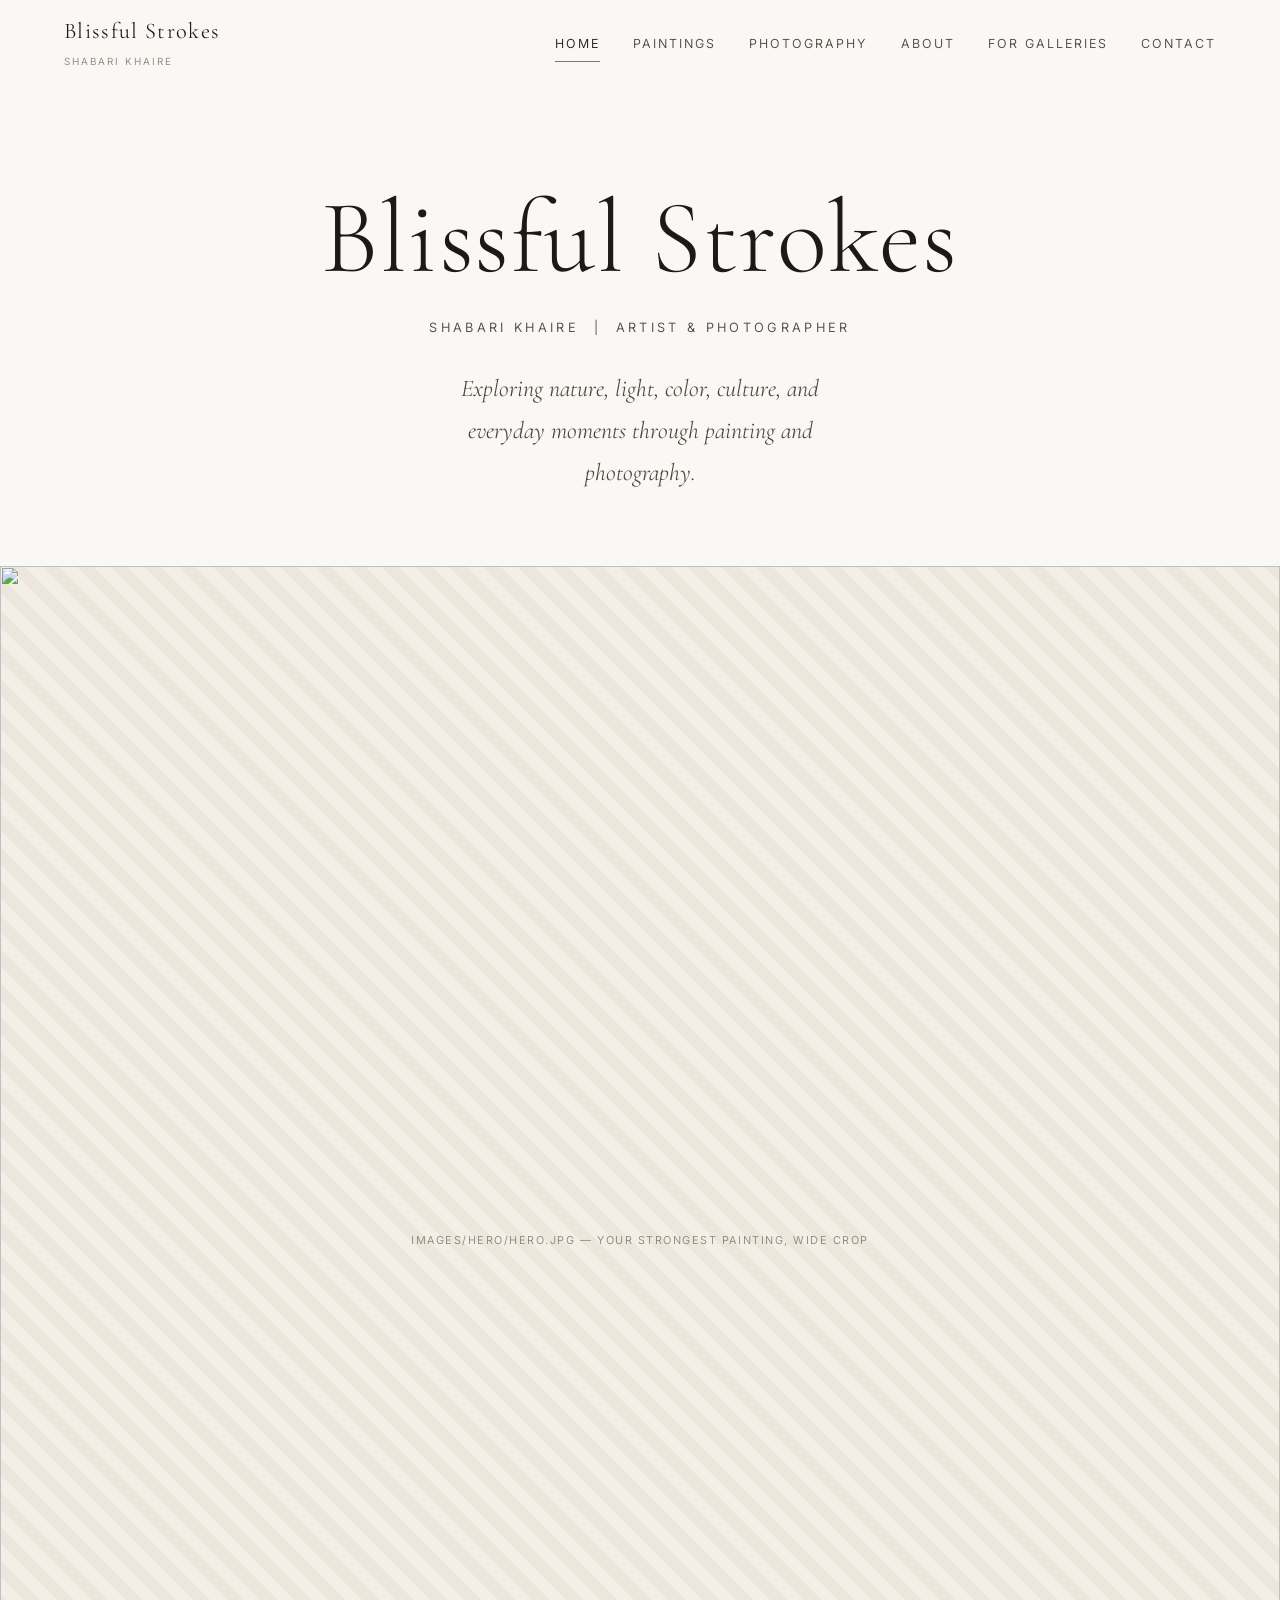
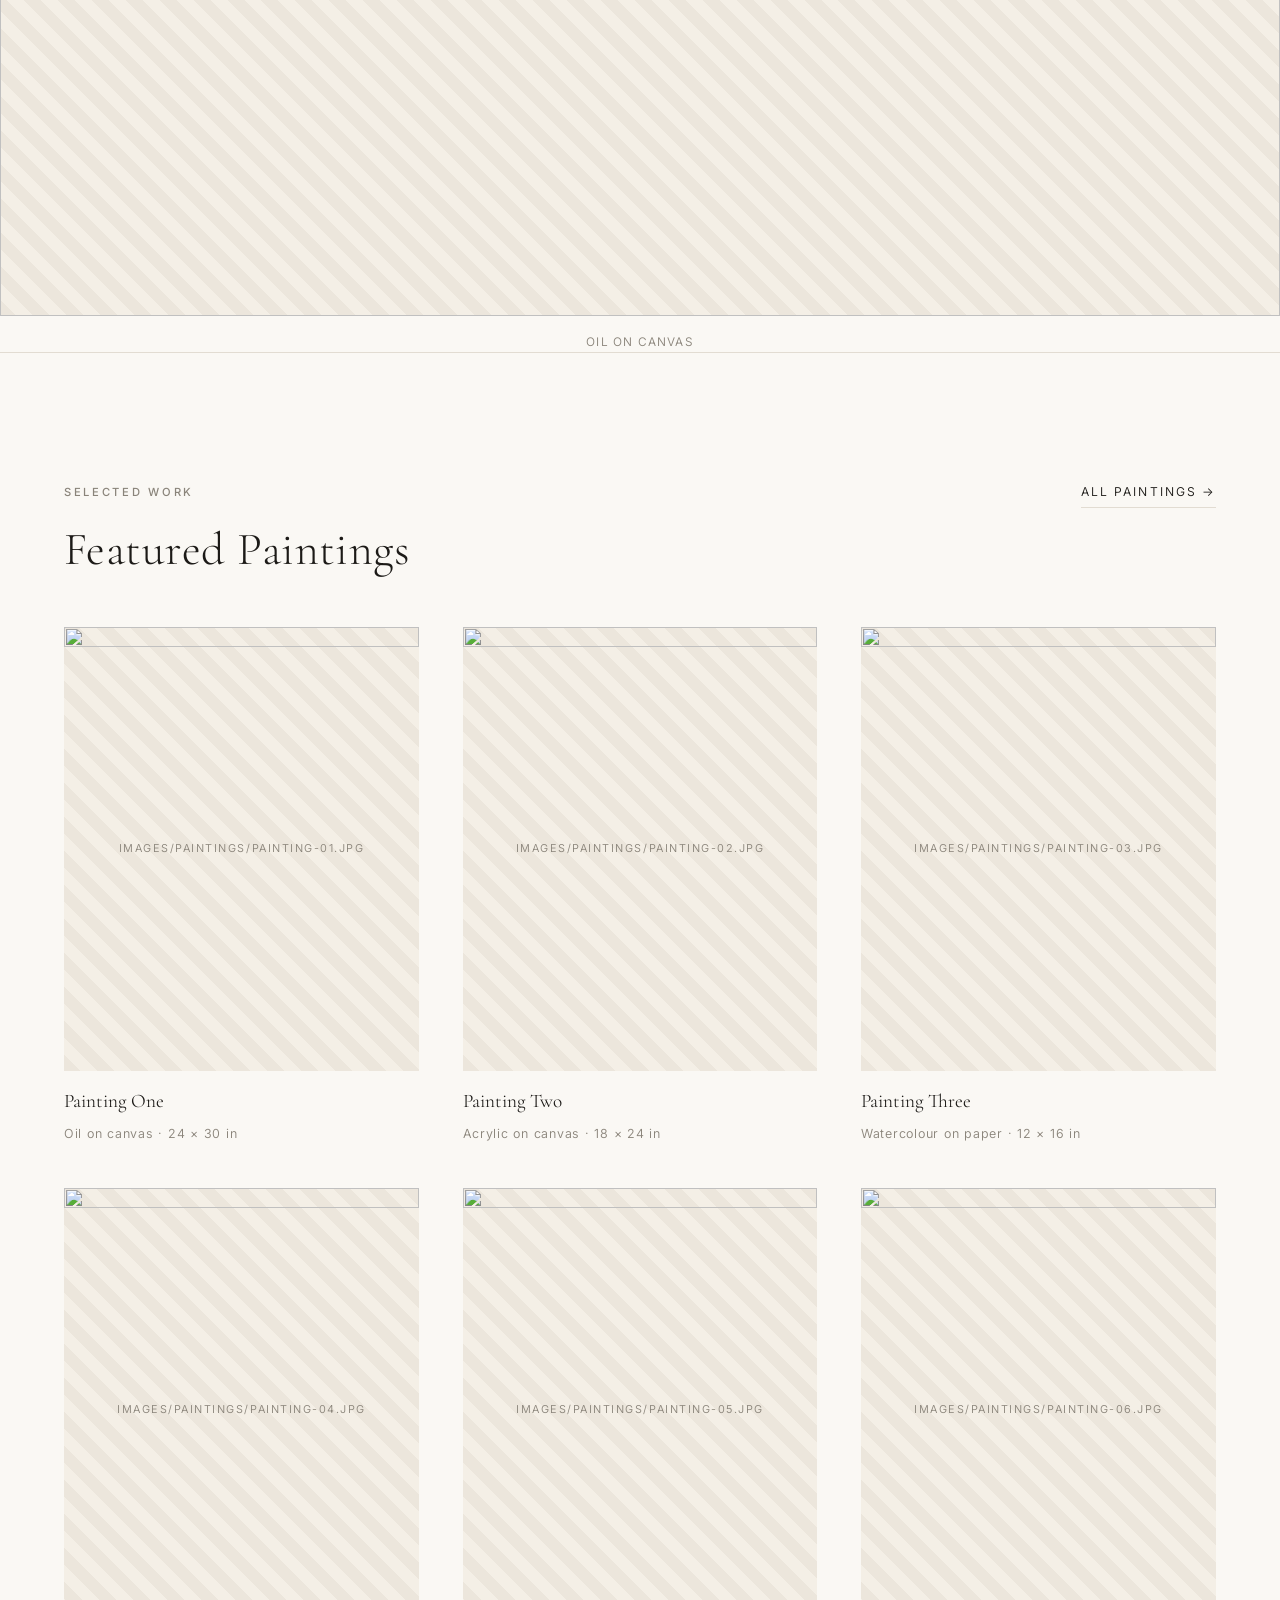
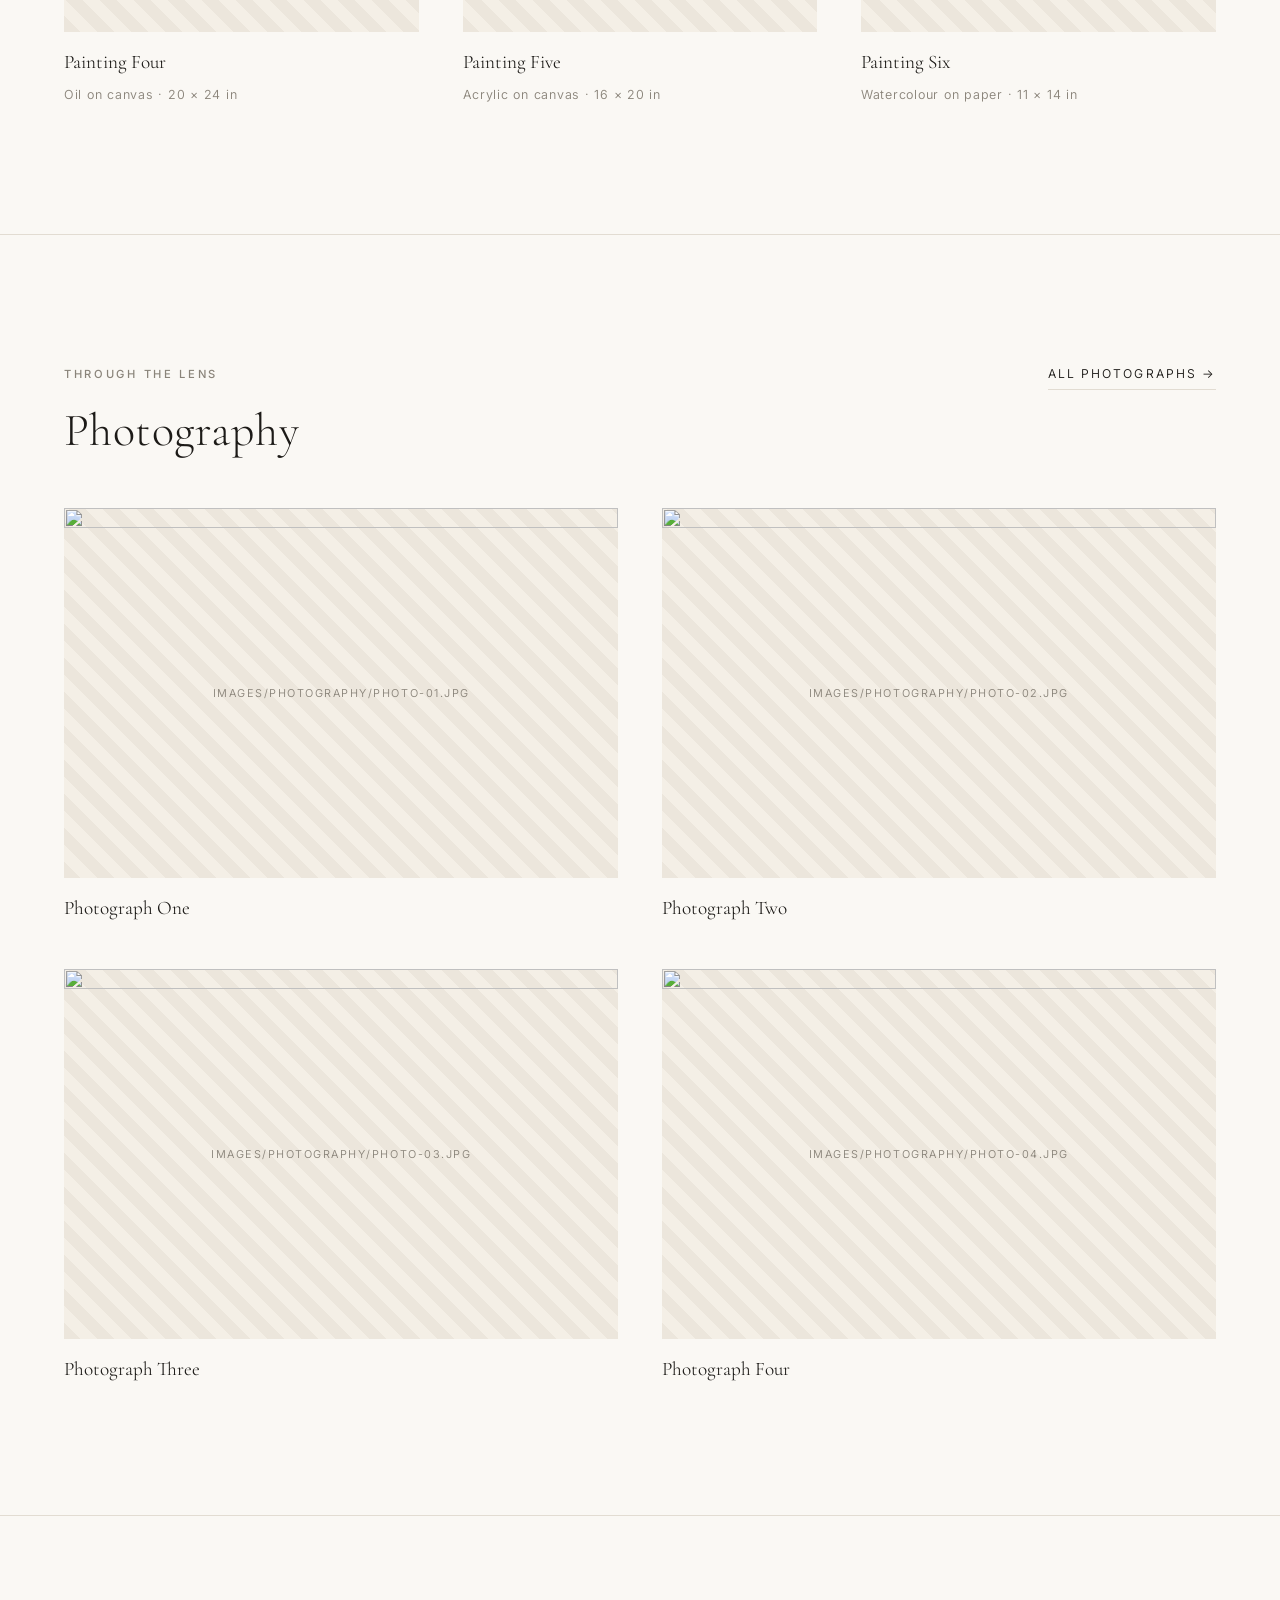
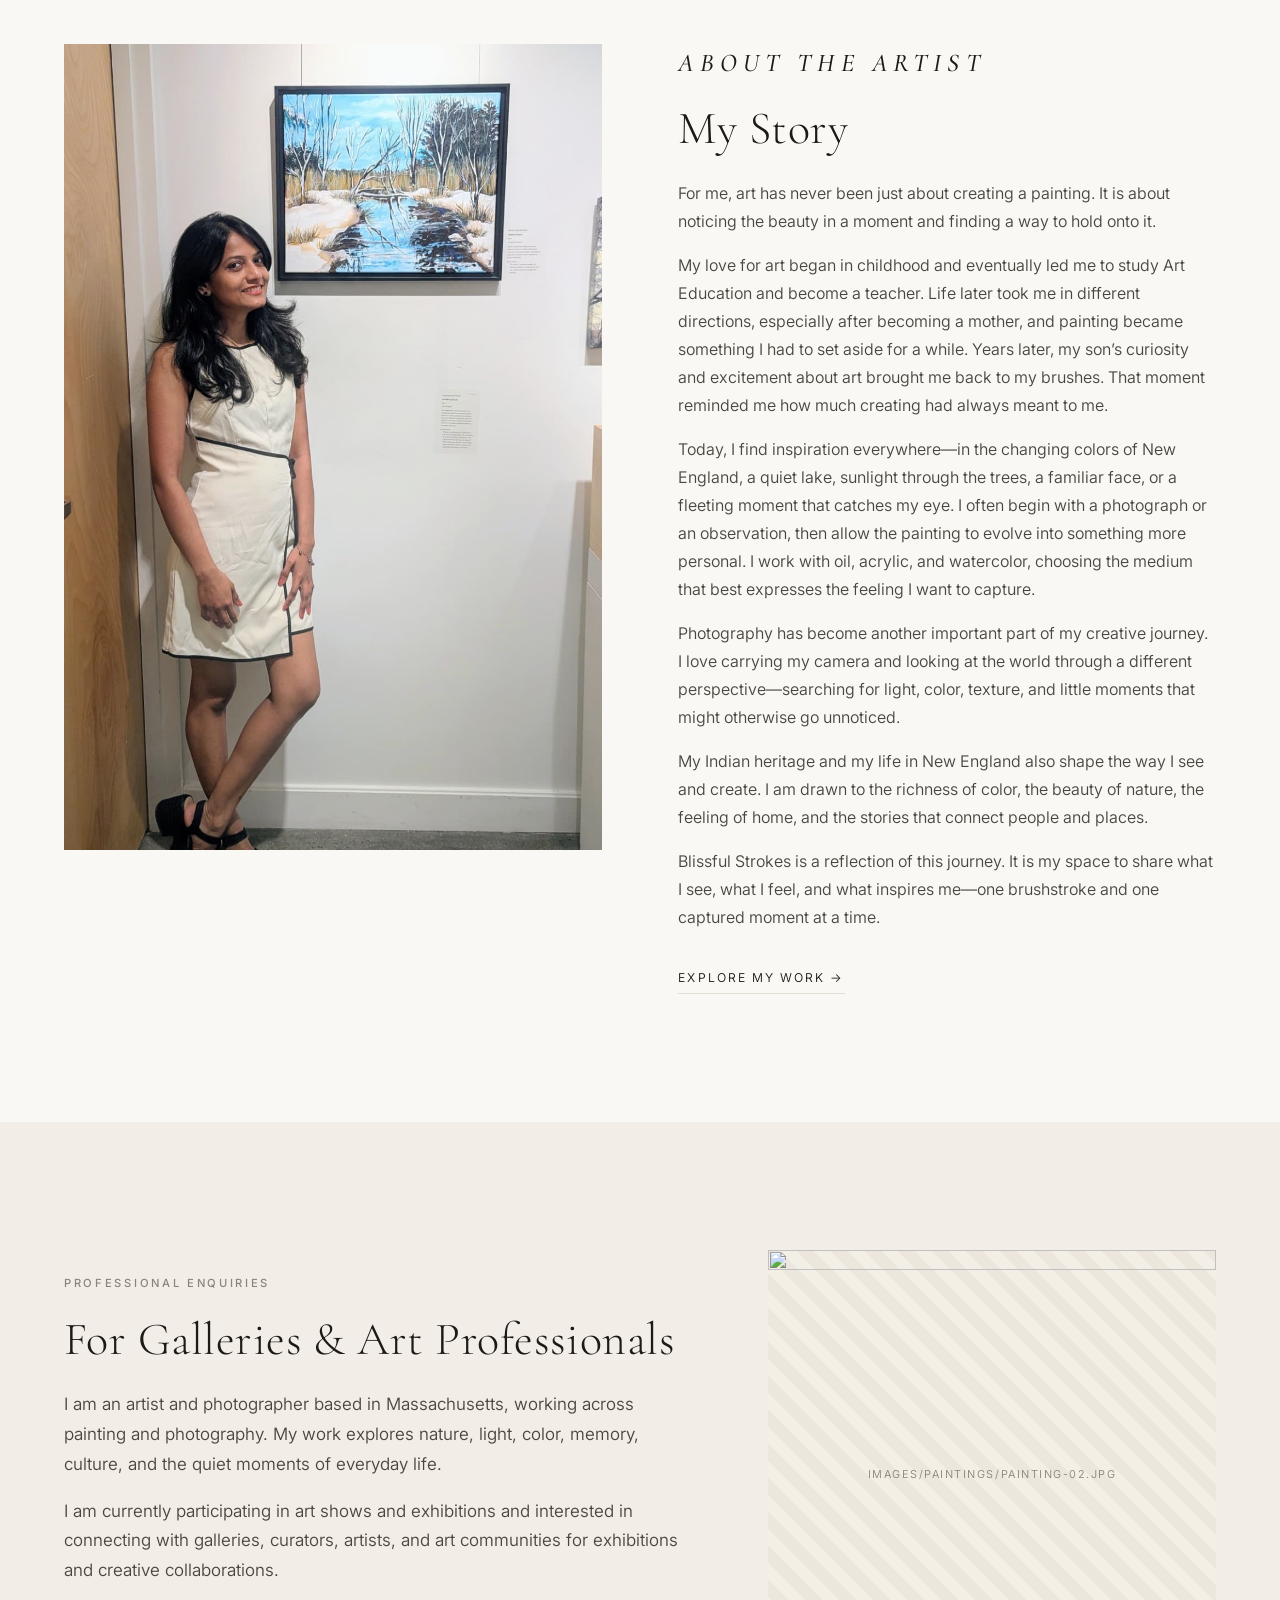
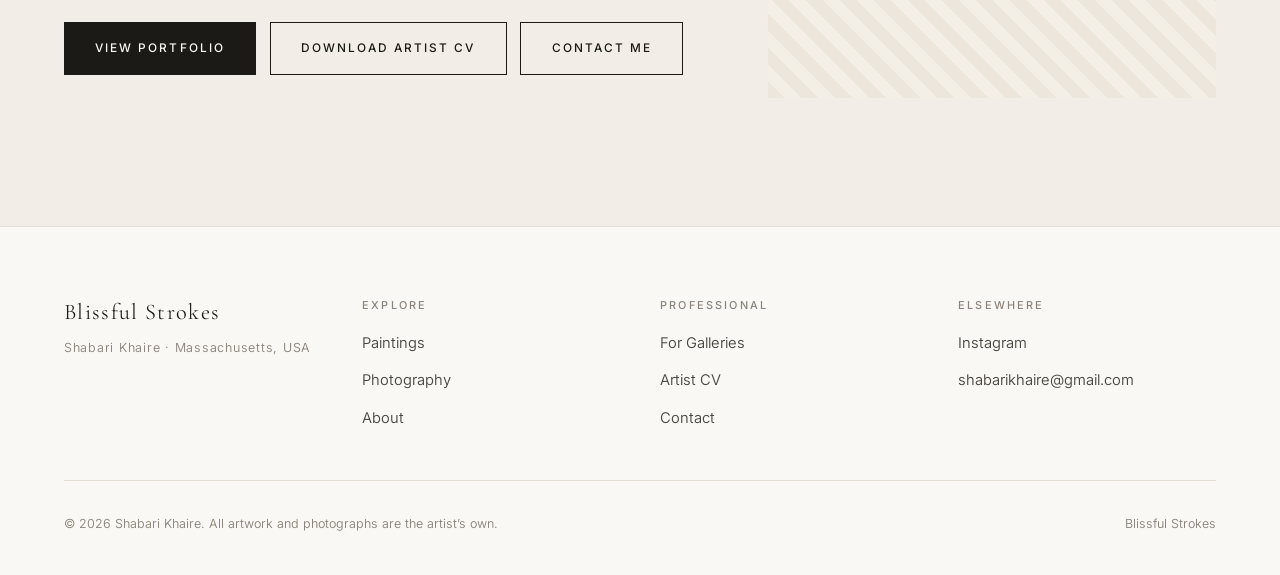
==== index.html @ da8bc1f5 "feat: add blissful strokes artist and photography portfolio site" ====
<!DOCTYPE html>
<html lang="en">
<head>
<meta charset="utf-8">
<meta name="viewport" content="width=device-width, initial-scale=1">
<title>Blissful Strokes | Shabari Khaire — Artist &amp; Photographer</title>
<meta name="description" content="Blissful Strokes — paintings and photography by Shabari Khaire, an artist based in Massachusetts exploring nature, light, colour, culture and everyday moments.">
<link rel="canonical" href="https://www.blissfulstrokes.com/">

<meta property="og:type" content="website">
<meta property="og:site_name" content="Blissful Strokes">
<meta property="og:title" content="Blissful Strokes | Shabari Khaire — Artist &amp; Photographer">
<meta property="og:description" content="Paintings and photography exploring nature, light, colour, culture and everyday moments.">
<meta property="og:url" content="https://www.blissfulstrokes.com/">
<meta property="og:image" content="https://www.blissfulstrokes.com/images/hero/hero.jpg">
<meta name="twitter:card" content="summary_large_image">

<link rel="icon" href="images/favicon.svg" type="image/svg+xml">
<link rel="preconnect" href="https://fonts.googleapis.com">
<link rel="preconnect" href="https://fonts.gstatic.com" crossorigin>
<link href="https://fonts.googleapis.com/css2?family=Cormorant+Garamond:ital,wght@0,300;0,400;1,300;1,400&family=Inter:wght@300;350;400;500&display=swap" rel="stylesheet">
<link rel="stylesheet" href="assets/css/style.css">

<script type="application/ld+json">
{
  "@context": "https://schema.org",
  "@type": "Person",
  "name": "Shabari Khaire",
  "alternateName": "Blissful Strokes",
  "jobTitle": "Artist and Photographer",
  "url": "https://www.blissfulstrokes.com/",
  "address": { "@type": "PostalAddress", "addressRegion": "MA", "addressCountry": "US" },
  "knowsAbout": ["Oil painting", "Acrylic painting", "Watercolour", "Photography"]
}
</script>
</head>
<body>
<a class="skip-link" href="#main">Skip to content</a>

<header class="site-header">
  <div class="site-header__inner">
    <a class="brand" href="index.html">
      <span class="brand__name">Blissful Strokes</span>
      <span class="brand__sub">Shabari Khaire</span>
    </a>
    <button class="nav-toggle" aria-expanded="false" aria-controls="primary-nav" aria-label="Menu">
      <svg viewBox="0 0 24 24" fill="none" stroke="currentColor" stroke-width="1.4"><path d="M3 6h18M3 12h18M3 18h18"/></svg>
    </button>
    <nav class="nav" id="primary-nav" aria-label="Primary">
      <a href="index.html" aria-current="page">Home</a>
      <a href="paintings.html">Paintings</a>
      <a href="photography.html">Photography</a>
      <a href="about.html">About</a>
      <a href="galleries.html">For Galleries</a>
      <a href="contact.html">Contact</a>
    </nav>
  </div>
</header>

<main id="main">

  <!-- ===================== HERO ===================== -->
  <section class="hero">
    <div class="wrap">
      <div class="hero__text">
        <h1 class="hero__title">Blissful Strokes</h1>
        <p class="hero__name">Shabari Khaire &nbsp;|&nbsp; Artist &amp; Photographer</p>
        <p class="hero__tagline">Exploring nature, light, color, culture, and everyday moments through painting and photography.</p>
      </div>
    </div>
    <figure class="hero__figure">
      <img class="hero__media" src="images/hero/hero.jpg"
           data-slot="images/hero/hero.jpg — your strongest painting, wide crop"
           alt="Featured painting by Shabari Khaire" width="2400" height="1350" fetchpriority="high">
      <figcaption class="hero__caption">Oil on canvas</figcaption>
    </figure>
  </section>

  <!-- ===================== FEATURED PAINTINGS ===================== -->
  <section class="section section--rule" id="paintings">
    <div class="wrap">
      <div class="section-head reveal">
        <div>
          <p class="eyebrow">Selected work</p>
          <h2>Featured Paintings</h2>
        </div>
        <a class="link-arrow" href="paintings.html">All paintings &rarr;</a>
      </div>

      <div class="grid grid--3">
        <figure class="piece reveal">
          <a class="piece__link" href="images/paintings/painting-01.jpg" data-lightbox="Painting One — Oil on canvas">
            <img class="piece__img" src="images/paintings/painting-01.jpg"
                 data-slot="images/paintings/painting-01.jpg" loading="lazy"
                 alt="Painting One by Shabari Khaire">
          </a>
          <figcaption class="piece__meta">
            <span class="piece__title">Painting One</span>
            <p class="piece__detail">Oil on canvas &middot; 24 &times; 30 in</p>
          </figcaption>
        </figure>

        <figure class="piece reveal">
          <a class="piece__link" href="images/paintings/painting-02.jpg" data-lightbox="Painting Two — Acrylic on canvas">
            <img class="piece__img" src="images/paintings/painting-02.jpg"
                 data-slot="images/paintings/painting-02.jpg" loading="lazy"
                 alt="Painting Two by Shabari Khaire">
          </a>
          <figcaption class="piece__meta">
            <span class="piece__title">Painting Two</span>
            <p class="piece__detail">Acrylic on canvas &middot; 18 &times; 24 in</p>
          </figcaption>
        </figure>

        <figure class="piece reveal">
          <a class="piece__link" href="images/paintings/painting-03.jpg" data-lightbox="Painting Three — Watercolour on paper">
            <img class="piece__img" src="images/paintings/painting-03.jpg"
                 data-slot="images/paintings/painting-03.jpg" loading="lazy"
                 alt="Painting Three by Shabari Khaire">
          </a>
          <figcaption class="piece__meta">
            <span class="piece__title">Painting Three</span>
            <p class="piece__detail">Watercolour on paper &middot; 12 &times; 16 in</p>
          </figcaption>
        </figure>

        <figure class="piece reveal">
          <a class="piece__link" href="images/paintings/painting-04.jpg" data-lightbox="Painting Four — Oil on canvas">
            <img class="piece__img" src="images/paintings/painting-04.jpg"
                 data-slot="images/paintings/painting-04.jpg" loading="lazy"
                 alt="Painting Four by Shabari Khaire">
          </a>
          <figcaption class="piece__meta">
            <span class="piece__title">Painting Four</span>
            <p class="piece__detail">Oil on canvas &middot; 20 &times; 24 in</p>
          </figcaption>
        </figure>

        <figure class="piece reveal">
          <a class="piece__link" href="images/paintings/painting-05.jpg" data-lightbox="Painting Five — Acrylic on canvas">
            <img class="piece__img" src="images/paintings/painting-05.jpg"
                 data-slot="images/paintings/painting-05.jpg" loading="lazy"
                 alt="Painting Five by Shabari Khaire">
          </a>
          <figcaption class="piece__meta">
            <span class="piece__title">Painting Five</span>
            <p class="piece__detail">Acrylic on canvas &middot; 16 &times; 20 in</p>
          </figcaption>
        </figure>

        <figure class="piece reveal">
          <a class="piece__link" href="images/paintings/painting-06.jpg" data-lightbox="Painting Six — Watercolour on paper">
            <img class="piece__img" src="images/paintings/painting-06.jpg"
                 data-slot="images/paintings/painting-06.jpg" loading="lazy"
                 alt="Painting Six by Shabari Khaire">
          </a>
          <figcaption class="piece__meta">
            <span class="piece__title">Painting Six</span>
            <p class="piece__detail">Watercolour on paper &middot; 11 &times; 14 in</p>
          </figcaption>
        </figure>
      </div>
    </div>
  </section>

  <!-- ===================== PHOTOGRAPHY ===================== -->
  <section class="section section--rule" id="photography">
    <div class="wrap">
      <div class="section-head reveal">
        <div>
          <p class="eyebrow">Through the lens</p>
          <h2>Photography</h2>
        </div>
        <a class="link-arrow" href="photography.html">All photographs &rarr;</a>
      </div>

      <div class="grid grid--2">
        <figure class="piece piece--landscape reveal">
          <a class="piece__link" href="images/photography/photo-01.jpg" data-lightbox="Photograph One">
            <img class="piece__img" src="images/photography/photo-01.jpg"
                 data-slot="images/photography/photo-01.jpg" loading="lazy"
                 alt="Photograph by Shabari Khaire">
          </a>
          <figcaption class="piece__meta"><span class="piece__title">Photograph One</span></figcaption>
        </figure>

        <figure class="piece piece--landscape reveal">
          <a class="piece__link" href="images/photography/photo-02.jpg" data-lightbox="Photograph Two">
            <img class="piece__img" src="images/photography/photo-02.jpg"
                 data-slot="images/photography/photo-02.jpg" loading="lazy"
                 alt="Photograph by Shabari Khaire">
          </a>
          <figcaption class="piece__meta"><span class="piece__title">Photograph Two</span></figcaption>
        </figure>

        <figure class="piece piece--landscape reveal">
          <a class="piece__link" href="images/photography/photo-03.jpg" data-lightbox="Photograph Three">
            <img class="piece__img" src="images/photography/photo-03.jpg"
                 data-slot="images/photography/photo-03.jpg" loading="lazy"
                 alt="Photograph by Shabari Khaire">
          </a>
          <figcaption class="piece__meta"><span class="piece__title">Photograph Three</span></figcaption>
        </figure>

        <figure class="piece piece--landscape reveal">
          <a class="piece__link" href="images/photography/photo-04.jpg" data-lightbox="Photograph Four">
            <img class="piece__img" src="images/photography/photo-04.jpg"
                 data-slot="images/photography/photo-04.jpg" loading="lazy"
                 alt="Photograph by Shabari Khaire">
          </a>
          <figcaption class="piece__meta"><span class="piece__title">Photograph Four</span></figcaption>
        </figure>
      </div>
    </div>
  </section>

  <!-- ===================== MY STORY ===================== -->
  <section class="section section--rule" id="story">
    <div class="wrap">
      <div class="story">
        <div class="reveal">
          <img class="story__portrait" src="images/portrait.jpg"
               data-slot="images/portrait.jpg — portrait of you, ideally in the studio"
               loading="lazy" alt="Shabari Khaire standing beside one of her paintings at an exhibition">
        </div>
        <div class="story__body reveal">
          <p class="eyebrow">About the artist</p>
          <h2 style="font-size:clamp(1.9rem,3.6vw,2.9rem);margin-bottom:1.5rem;">My Story</h2>

          <p>For me, art has never been just about creating a painting. It is about noticing the beauty in a moment and finding a way to hold onto it.</p>

          <p>My love for art began in childhood and eventually led me to study Art Education and become a teacher. Life later took me in different directions, especially after becoming a mother, and painting became something I had to set aside for a while. Years later, my son&rsquo;s curiosity and excitement about art brought me back to my brushes. That moment reminded me how much creating had always meant to me.</p>

          <p>Today, I find inspiration everywhere&mdash;in the changing colors of New England, a quiet lake, sunlight through the trees, a familiar face, or a fleeting moment that catches my eye. I often begin with a photograph or an observation, then allow the painting to evolve into something more personal. I work with oil, acrylic, and watercolor, choosing the medium that best expresses the feeling I want to capture.</p>

          <p>Photography has become another important part of my creative journey. I love carrying my camera and looking at the world through a different perspective&mdash;searching for light, color, texture, and little moments that might otherwise go unnoticed.</p>

          <p>My Indian heritage and my life in New England also shape the way I see and create. I am drawn to the richness of color, the beauty of nature, the feeling of home, and the stories that connect people and places.</p>

          <p>Blissful Strokes is a reflection of this journey. It is my space to share what I see, what I feel, and what inspires me&mdash;one brushstroke and one captured moment at a time.</p>

          <div class="btn-row">
            <a class="link-arrow" href="paintings.html">Explore my work &rarr;</a>
          </div>
        </div>
      </div>
    </div>
  </section>

  <!-- ===================== FOR GALLERIES ===================== -->
  <section class="section section--deep" id="galleries">
    <div class="wrap">
      <div class="panel">
        <div class="reveal">
          <p class="eyebrow">Professional enquiries</p>
          <h2 style="font-size:clamp(1.9rem,3.6vw,2.9rem);margin-bottom:1.5rem;">For Galleries &amp; Art Professionals</h2>
          <p class="lede">I am an artist and photographer based in Massachusetts, working across painting and photography. My work explores nature, light, color, memory, culture, and the quiet moments of everyday life.</p>
          <p class="lede">I am currently participating in art shows and exhibitions and interested in connecting with galleries, curators, artists, and art communities for exhibitions and creative collaborations.</p>
          <div class="btn-row">
            <a class="btn btn--solid" href="paintings.html">View Portfolio</a>
            <a class="btn" href="files/shabari-khaire-artist-cv.pdf" download>Download Artist CV</a>
            <a class="btn" href="contact.html">Contact Me</a>
          </div>
        </div>
        <div class="reveal">
          <img class="panel__media" src="images/paintings/painting-02.jpg"
               data-slot="images/paintings/painting-02.jpg" loading="lazy"
               alt="Detail of a painting by Shabari Khaire">
        </div>
      </div>
    </div>
  </section>

</main>

<footer class="site-footer">
  <div class="wrap">
    <div class="site-footer__grid">
      <div>
        <span class="brand__name">Blissful Strokes</span>
        <p class="piece__detail" style="margin-top:0.6rem;">Shabari Khaire &middot; Massachusetts, USA</p>
      </div>
      <div>
        <h3>Explore</h3>
        <ul>
          <li><a href="paintings.html">Paintings</a></li>
          <li><a href="photography.html">Photography</a></li>
          <li><a href="about.html">About</a></li>
        </ul>
      </div>
      <div>
        <h3>Professional</h3>
        <ul>
          <li><a href="galleries.html">For Galleries</a></li>
          <li><a href="files/shabari-khaire-artist-cv.pdf" download>Artist CV</a></li>
          <li><a href="contact.html">Contact</a></li>
        </ul>
      </div>
      <div>
        <h3>Elsewhere</h3>
        <ul>
          <li><a href="https://www.instagram.com/" rel="me noopener" target="_blank">Instagram</a></li>
          <li><a href="mailto:shabarikhaire@gmail.com">shabarikhaire@gmail.com</a></li>
        </ul>
      </div>
    </div>
    <div class="site-footer__bottom">
      <span>&copy; <span id="year">2026</span> Shabari Khaire. All artwork and photographs are the artist&rsquo;s own.</span>
      <span>Blissful Strokes</span>
    </div>
  </div>
</footer>

<script src="assets/js/main.js" defer></script>
<script>document.getElementById('year').textContent = new Date().getFullYear();</script>
</body>
</html>
---- assets/css/style.css ----
/* ==========================================================================
   Blissful Strokes — Shabari Khaire
   Gallery-quality, quiet design. The artwork supplies the colour.
   ========================================================================== */

:root {
  --cream: #faf8f4;
  --cream-deep: #f2eee7;
  --ink: #1c1a17;
  --ink-soft: #4a463f;
  --ink-faint: #8a847a;
  --rule: #e2dcd2;
  --accent: #8a7358;

  --serif: "Cormorant Garamond", "Iowan Old Style", Georgia, serif;
  --sans: "Inter", -apple-system, BlinkMacSystemFont, "Segoe UI", sans-serif;

  --gutter: clamp(1.25rem, 5vw, 5.5rem);
  --section-y: clamp(4.5rem, 10vw, 9rem);
  --maxw: 1360px;
}

*, *::before, *::after { box-sizing: border-box; }

html { -webkit-text-size-adjust: 100%; scroll-behavior: smooth; }

body {
  margin: 0;
  background: var(--cream);
  color: var(--ink);
  font-family: var(--sans);
  font-size: 1rem;
  line-height: 1.75;
  font-weight: 350;
  -webkit-font-smoothing: antialiased;
}

img { max-width: 100%; display: block; }
a { color: inherit; }

/* --- Typography ---------------------------------------------------------- */

h1, h2, h3, .serif {
  font-family: var(--serif);
  font-weight: 300;
  letter-spacing: 0.01em;
  line-height: 1.15;
  margin: 0;
}

.eyebrow {
  font-family: var(--sans);
  font-size: 0.7rem;
  font-weight: 500;
  letter-spacing: 0.24em;
  text-transform: uppercase;
  color: var(--ink-faint);
  margin: 0 0 1.25rem;
}

.lede { font-size: 1.0625rem; color: var(--ink-soft); max-width: 60ch; }

/* --- Layout -------------------------------------------------------------- */

.wrap {
  max-width: var(--maxw);
  margin-inline: auto;
  padding-inline: var(--gutter);
}

.section { padding-block: var(--section-y); }
.section--tight { padding-block: clamp(3rem, 6vw, 5rem); }
.section--rule { border-top: 1px solid var(--rule); }
.section--deep { background: var(--cream-deep); }

.section-head {
  display: flex;
  flex-wrap: wrap;
  align-items: baseline;
  justify-content: space-between;
  gap: 1rem 2rem;
  margin-bottom: clamp(2rem, 4vw, 3.25rem);
}

.section-head h2 { font-size: clamp(1.9rem, 3.6vw, 2.9rem); }

/* --- Header / nav -------------------------------------------------------- */

.site-header {
  position: sticky;
  top: 0;
  z-index: 50;
  background: color-mix(in srgb, var(--cream) 88%, transparent);
  backdrop-filter: saturate(140%) blur(14px);
  border-bottom: 1px solid transparent;
  transition: border-color 0.3s ease;
}
.site-header.is-scrolled { border-bottom-color: var(--rule); }

.site-header__inner {
  max-width: var(--maxw);
  margin-inline: auto;
  padding: 1.15rem var(--gutter);
  display: flex;
  align-items: center;
  justify-content: space-between;
  gap: 2rem;
}

.brand { text-decoration: none; display: block; }
.brand__name {
  font-family: var(--serif);
  font-size: 1.4rem;
  letter-spacing: 0.06em;
  line-height: 1;
}
.brand__sub {
  display: block;
  font-size: 0.62rem;
  letter-spacing: 0.2em;
  text-transform: uppercase;
  color: var(--ink-faint);
  margin-top: 0.4rem;
}

.nav { display: flex; align-items: center; gap: clamp(1.25rem, 2.6vw, 2.5rem); }
.nav a {
  text-decoration: none;
  font-size: 0.78rem;
  letter-spacing: 0.16em;
  text-transform: uppercase;
  color: var(--ink-soft);
  padding-block: 0.4rem;
  border-bottom: 1px solid transparent;
  transition: color 0.2s ease, border-color 0.2s ease;
}
.nav a:hover { color: var(--ink); border-bottom-color: var(--ink); }
.nav a[aria-current="page"] { color: var(--ink); border-bottom-color: var(--accent); }

.nav-toggle {
  display: none;
  background: none;
  border: 0;
  padding: 0.5rem;
  cursor: pointer;
  color: var(--ink);
}
.nav-toggle svg { width: 24px; height: 24px; }

@media (max-width: 820px) {
  .nav-toggle { display: block; }
  .nav {
    position: fixed;
    inset: 0 0 auto;
    top: var(--header-h, 72px);
    flex-direction: column;
    align-items: flex-start;
    gap: 0;
    background: var(--cream);
    border-bottom: 1px solid var(--rule);
    padding: 0.5rem var(--gutter) 1.75rem;
    transform: translateY(-120%);
    transition: transform 0.35s cubic-bezier(0.4, 0, 0.2, 1);
  }
  .nav.is-open { transform: translateY(0); }
  .nav a { width: 100%; padding-block: 0.9rem; font-size: 0.95rem; letter-spacing: 0.1em; }
}

/* --- Hero ---------------------------------------------------------------- */

.hero { padding-top: clamp(3rem, 7vw, 6rem); }

.hero__text { text-align: center; max-width: 54rem; margin: 0 auto clamp(2.75rem, 6vw, 4.5rem); }
.hero__title {
  font-size: clamp(3rem, 9vw, 6.5rem);
  letter-spacing: 0.015em;
  margin-bottom: 1.15rem;
}
.hero__name {
  font-size: 0.8rem;
  letter-spacing: 0.26em;
  text-transform: uppercase;
  color: var(--ink-soft);
  margin: 0 0 1.75rem;
}
.hero__tagline {
  font-family: var(--serif);
  font-size: clamp(1.1rem, 2.1vw, 1.5rem);
  font-style: italic;
  color: var(--ink-soft);
  max-width: 44ch;
  margin-inline: auto;
}

.hero__figure { margin: 0; }
.hero__media {
  width: 100%;
  aspect-ratio: 16 / 9;
  object-fit: cover;
  background: var(--cream-deep);
}
@media (max-width: 700px) { .hero__media { aspect-ratio: 4 / 3; } }

.hero__caption,
figcaption.caption {
  font-size: 0.74rem;
  letter-spacing: 0.1em;
  text-transform: uppercase;
  color: var(--ink-faint);
  margin-top: 1rem;
  text-align: center;
}

/* --- Galleries ----------------------------------------------------------- */

.grid { display: grid; gap: clamp(1.5rem, 3.4vw, 3.25rem); }
.grid--2 { grid-template-columns: repeat(2, 1fr); }
.grid--3 { grid-template-columns: repeat(3, 1fr); }

@media (max-width: 900px) { .grid--3 { grid-template-columns: repeat(2, 1fr); } }
@media (max-width: 560px) {
  .grid--2, .grid--3 { grid-template-columns: 1fr; }
}

.piece { margin: 0; }
.piece__link {
  display: block;
  text-decoration: none;
  overflow: hidden;
  background: var(--cream-deep);
  cursor: zoom-in;
}
.piece__img {
  width: 100%;
  aspect-ratio: 4 / 5;
  object-fit: cover;
  transition: transform 0.7s cubic-bezier(0.2, 0, 0.2, 1), opacity 0.4s ease;
}
.piece__link:hover .piece__img { transform: scale(1.035); }

.piece--landscape .piece__img { aspect-ratio: 3 / 2; }
.piece--square .piece__img { aspect-ratio: 1 / 1; }

.piece__meta { margin-top: 0.9rem; }
.piece__title { font-family: var(--serif); font-size: 1.2rem; }
.piece__detail {
  font-size: 0.78rem;
  letter-spacing: 0.06em;
  color: var(--ink-faint);
  margin: 0.25rem 0 0;
}

/* --- Story --------------------------------------------------------------- */

.story { display: grid; grid-template-columns: 1fr 1fr; gap: clamp(2.5rem, 6vw, 6rem); align-items: start; }
@media (max-width: 900px) { .story { grid-template-columns: 1fr; } }

/* Tall slot — suits a standing portrait. object-position keeps the face and the
   artwork behind it in frame rather than centring on the midriff. */
.story__portrait {
  width: 100%;
  aspect-ratio: 2 / 3;
  object-fit: cover;
  object-position: center 22%;
  background: var(--cream-deep);
}
.story__body p { max-width: 58ch; color: var(--ink-soft); }
.story__body p:first-of-type {
  font-family: var(--serif);
  font-size: clamp(1.25rem, 2.3vw, 1.6rem);
  font-style: italic;
  line-height: 1.5;
  color: var(--ink);
}

/* --- Buttons ------------------------------------------------------------- */

.btn-row { display: flex; flex-wrap: wrap; gap: 0.85rem; margin-top: 2.25rem; }

.btn {
  display: inline-flex;
  align-items: center;
  gap: 0.6rem;
  padding: 0.95rem 1.9rem;
  font-size: 0.74rem;
  font-weight: 500;
  letter-spacing: 0.17em;
  text-transform: uppercase;
  text-decoration: none;
  border: 1px solid var(--ink);
  background: transparent;
  color: var(--ink);
  transition: background 0.25s ease, color 0.25s ease, border-color 0.25s ease;
  cursor: pointer;
}
.btn:hover { background: var(--ink); color: var(--cream); }
.btn--solid { background: var(--ink); color: var(--cream); }
.btn--solid:hover { background: transparent; color: var(--ink); }

.link-arrow {
  display: inline-flex;
  align-items: center;
  gap: 0.5rem;
  text-decoration: none;
  font-size: 0.76rem;
  letter-spacing: 0.17em;
  text-transform: uppercase;
  color: var(--ink);
  border-bottom: 1px solid var(--rule);
  padding-bottom: 0.3rem;
  transition: border-color 0.25s ease, gap 0.25s ease;
}
.link-arrow:hover { border-bottom-color: var(--ink); gap: 0.85rem; }

/* --- Galleries CTA / professional panel ---------------------------------- */

.panel { display: grid; grid-template-columns: minmax(0, 7fr) minmax(0, 5fr); gap: clamp(2.5rem, 6vw, 5.5rem); align-items: center; }
@media (max-width: 900px) { .panel { grid-template-columns: 1fr; } }
.panel__media { width: 100%; aspect-ratio: 1 / 1; object-fit: cover; background: var(--cream); }

/* --- Contact form -------------------------------------------------------- */

.form { display: grid; gap: 1.5rem; max-width: 36rem; }
.field { display: grid; gap: 0.55rem; }
.field label {
  font-size: 0.7rem;
  letter-spacing: 0.17em;
  text-transform: uppercase;
  color: var(--ink-faint);
}
.field input, .field textarea, .field select {
  font: inherit;
  font-size: 0.95rem;
  color: var(--ink);
  background: transparent;
  border: 0;
  border-bottom: 1px solid var(--rule);
  padding: 0.65rem 0;
  border-radius: 0;
  transition: border-color 0.2s ease;
}
.field input:focus, .field textarea:focus, .field select:focus {
  outline: none;
  border-bottom-color: var(--ink);
}
.field textarea { resize: vertical; min-height: 8rem; }

.form-note { font-size: 0.82rem; color: var(--ink-faint); }

/* --- Footer -------------------------------------------------------------- */

.site-footer { border-top: 1px solid var(--rule); padding-block: clamp(3rem, 6vw, 4.5rem) 2.5rem; }
.site-footer__grid {
  display: grid;
  grid-template-columns: repeat(auto-fit, minmax(200px, 1fr));
  gap: 2.5rem;
  margin-bottom: 3rem;
}
.site-footer h3 {
  font-family: var(--sans);
  font-size: 0.68rem;
  font-weight: 500;
  letter-spacing: 0.2em;
  text-transform: uppercase;
  color: var(--ink-faint);
  margin-bottom: 1rem;
}
.site-footer ul { list-style: none; margin: 0; padding: 0; display: grid; gap: 0.55rem; }
.site-footer a { text-decoration: none; font-size: 0.92rem; color: var(--ink-soft); transition: color 0.2s ease; }
.site-footer a:hover { color: var(--ink); }
.site-footer__bottom {
  display: flex;
  flex-wrap: wrap;
  justify-content: space-between;
  gap: 1rem;
  font-size: 0.78rem;
  color: var(--ink-faint);
  border-top: 1px solid var(--rule);
  padding-top: 2rem;
}

/* --- Lightbox ------------------------------------------------------------ */

.lightbox {
  position: fixed;
  inset: 0;
  z-index: 200;
  display: none;
  place-items: center;
  background: rgba(20, 18, 16, 0.94);
  padding: clamp(1rem, 4vw, 3.5rem);
}
.lightbox[open], .lightbox.is-open { display: grid; }
.lightbox__img {
  max-width: 100%;
  max-height: 82vh;
  object-fit: contain;
  margin-inline: auto;
}
.lightbox__cap {
  color: #d9d4cb;
  text-align: center;
  font-size: 0.8rem;
  letter-spacing: 0.1em;
  margin-top: 1.1rem;
}
.lightbox__btn {
  position: absolute;
  background: none;
  border: 0;
  color: #e8e3da;
  font-size: 2rem;
  line-height: 1;
  padding: 0.75rem 1rem;
  cursor: pointer;
  opacity: 0.7;
  transition: opacity 0.2s ease;
}
.lightbox__btn:hover { opacity: 1; }
.lightbox__btn--close { top: 0.5rem; right: 0.75rem; font-size: 1.6rem; }
.lightbox__btn--prev { left: 0.25rem; top: 50%; transform: translateY(-50%); }
.lightbox__btn--next { right: 0.25rem; top: 50%; transform: translateY(-50%); }

/* --- Motion -------------------------------------------------------------- */

.reveal { opacity: 0; transform: translateY(22px); transition: opacity 0.9s ease, transform 0.9s cubic-bezier(0.2, 0, 0.2, 1); }
.reveal.is-in { opacity: 1; transform: none; }

@media (prefers-reduced-motion: reduce) {
  *, *::before, *::after { animation-duration: 0.01ms !important; transition-duration: 0.01ms !important; }
  html { scroll-behavior: auto; }
  .reveal { opacity: 1; transform: none; }
}

/* --- Utilities ----------------------------------------------------------- */

.center { text-align: center; }
.mt-lg { margin-top: clamp(2.5rem, 5vw, 4rem); }
.visually-hidden {
  position: absolute; width: 1px; height: 1px; padding: 0; margin: -1px;
  overflow: hidden; clip: rect(0 0 0 0); white-space: nowrap; border: 0;
}
.skip-link {
  position: absolute; left: 0.5rem; top: -3rem; z-index: 100;
  background: var(--ink); color: var(--cream); padding: 0.6rem 1rem;
  font-size: 0.8rem; text-decoration: none; transition: top 0.2s ease;
}
.skip-link:focus { top: 0.5rem; }

:focus-visible { outline: 2px solid var(--accent); outline-offset: 3px; }

/* Placeholder styling for image slots not yet filled */
.is-missing {
  background:
    repeating-linear-gradient(45deg, #ece6dc 0 12px, #f4efe6 12px 24px);
  position: relative;
}
.is-missing::after {
  content: attr(data-slot);
  position: absolute;
  inset: 0;
  display: grid;
  place-items: center;
  font-family: var(--sans);
  font-size: 0.68rem;
  letter-spacing: 0.14em;
  text-transform: uppercase;
  color: var(--ink-faint);
  text-align: center;
  padding: 1rem;
}
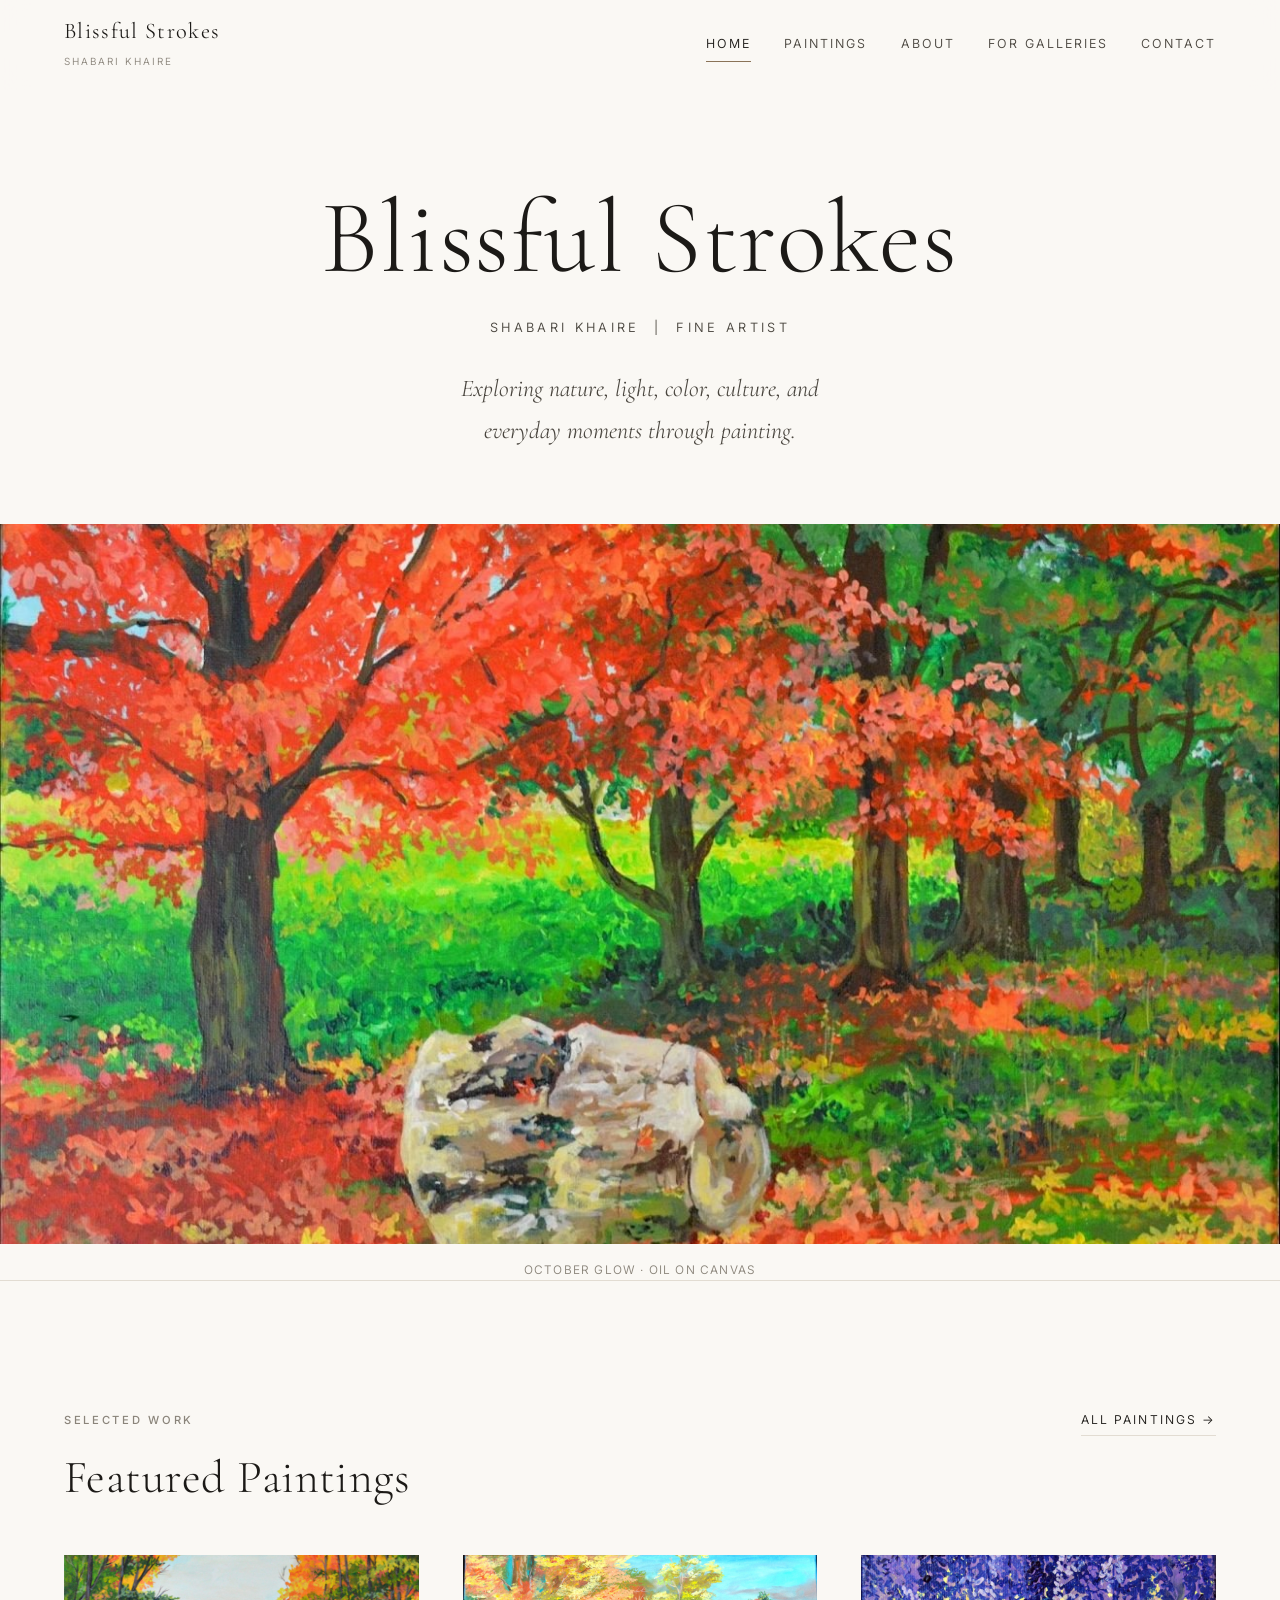
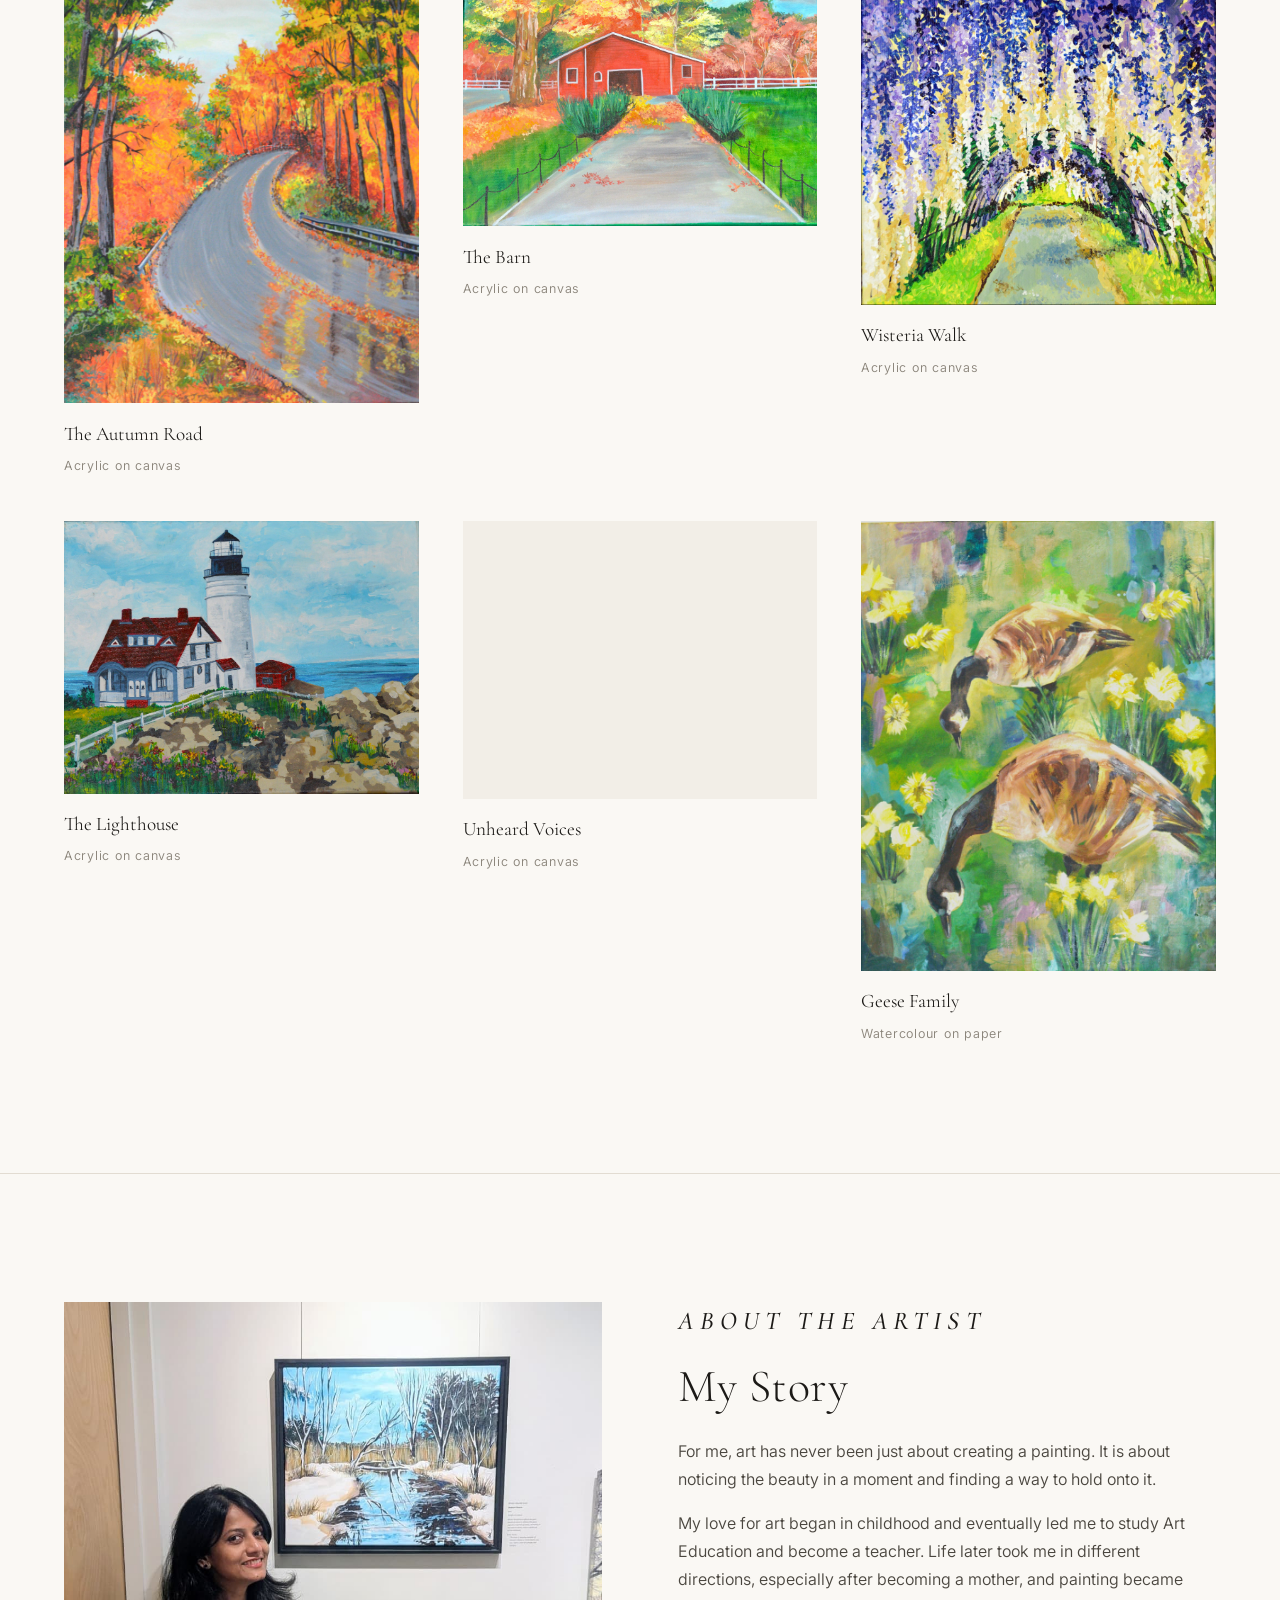
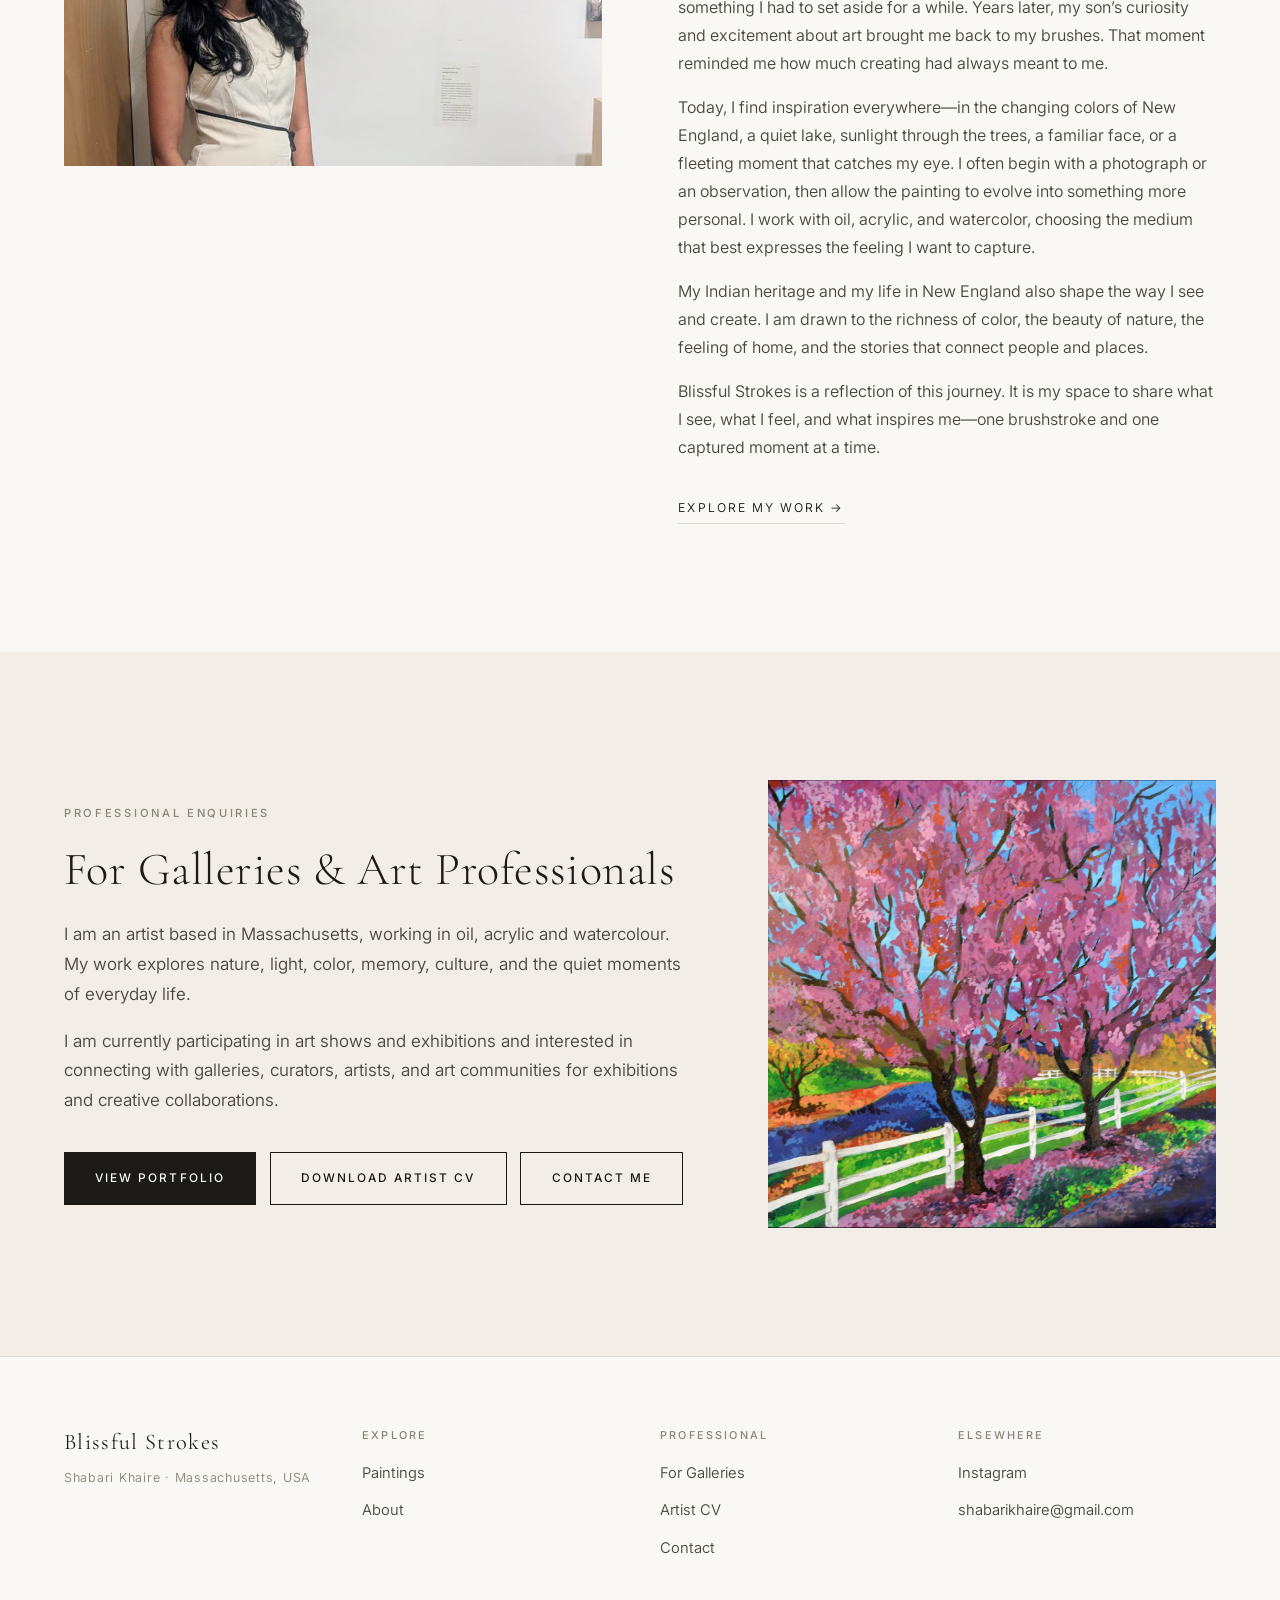
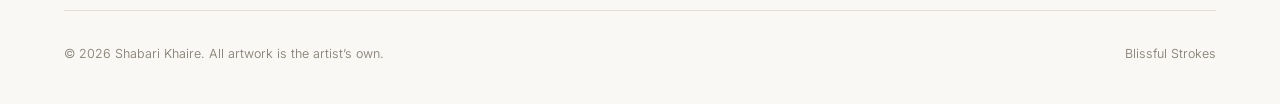
==== commit 0ebdf28b: "feat: add painting gallery, fine artist byline and contact form - 55 paintings named from content, c" ====
--- a/index.html
+++ b/index.html
@@ -3,14 +3,14 @@
 <head>
 <meta charset="utf-8">
 <meta name="viewport" content="width=device-width, initial-scale=1">
-<title>Blissful Strokes | Shabari Khaire — Artist &amp; Photographer</title>
-<meta name="description" content="Blissful Strokes — paintings and photography by Shabari Khaire, an artist based in Massachusetts exploring nature, light, colour, culture and everyday moments.">
+<title>Blissful Strokes | Shabari Khaire — Fine Artist</title>
+<meta name="description" content="Blissful Strokes — paintings by Shabari Khaire, an artist based in Massachusetts exploring nature, light, colour, culture and everyday moments.">
 <link rel="canonical" href="https://www.blissfulstrokes.com/">
 
 <meta property="og:type" content="website">
 <meta property="og:site_name" content="Blissful Strokes">
-<meta property="og:title" content="Blissful Strokes | Shabari Khaire — Artist &amp; Photographer">
-<meta property="og:description" content="Paintings and photography exploring nature, light, colour, culture and everyday moments.">
+<meta property="og:title" content="Blissful Strokes | Shabari Khaire — Fine Artist">
+<meta property="og:description" content="Paintings exploring nature, light, colour, culture and everyday moments.">
 <meta property="og:url" content="https://www.blissfulstrokes.com/">
 <meta property="og:image" content="https://www.blissfulstrokes.com/images/hero/hero.jpg">
 <meta name="twitter:card" content="summary_large_image">
@@ -27,10 +27,10 @@
   "@type": "Person",
   "name": "Shabari Khaire",
   "alternateName": "Blissful Strokes",
-  "jobTitle": "Artist and Photographer",
+  "jobTitle": "Fine Artist",
   "url": "https://www.blissfulstrokes.com/",
   "address": { "@type": "PostalAddress", "addressRegion": "MA", "addressCountry": "US" },
-  "knowsAbout": ["Oil painting", "Acrylic painting", "Watercolour", "Photography"]
+  "knowsAbout": ["Oil painting", "Acrylic painting", "Watercolour"]
 }
 </script>
 </head>
@@ -49,7 +49,6 @@
     <nav class="nav" id="primary-nav" aria-label="Primary">
       <a href="index.html" aria-current="page">Home</a>
       <a href="paintings.html">Paintings</a>
-      <a href="photography.html">Photography</a>
       <a href="about.html">About</a>
       <a href="galleries.html">For Galleries</a>
       <a href="contact.html">Contact</a>
@@ -64,15 +63,14 @@
     <div class="wrap">
       <div class="hero__text">
         <h1 class="hero__title">Blissful Strokes</h1>
-        <p class="hero__name">Shabari Khaire &nbsp;|&nbsp; Artist &amp; Photographer</p>
-        <p class="hero__tagline">Exploring nature, light, color, culture, and everyday moments through painting and photography.</p>
+        <p class="hero__name">Shabari Khaire &nbsp;|&nbsp; Fine Artist</p>
+        <p class="hero__tagline">Exploring nature, light, color, culture, and everyday moments through painting.</p>
       </div>
     </div>
     <figure class="hero__figure">
-      <img class="hero__media" src="images/hero/hero.jpg"
-           data-slot="images/hero/hero.jpg — your strongest painting, wide crop"
-           alt="Featured painting by Shabari Khaire" width="2400" height="1350" fetchpriority="high">
-      <figcaption class="hero__caption">Oil on canvas</figcaption>
+      <img class="hero__media" src="images/hero/hero.jpg?v=3"
+           alt="October Glow, oil on canvas, by Shabari Khaire" width="2600" height="1988" fetchpriority="high">
+      <figcaption class="hero__caption">October Glow &middot; Oil on canvas</figcaption>
     </figure>
   </section>
 
@@ -89,138 +87,76 @@
 
       <div class="grid grid--3">
         <figure class="piece reveal">
-          <a class="piece__link" href="images/paintings/painting-01.jpg" data-lightbox="Painting One — Oil on canvas">
-            <img class="piece__img" src="images/paintings/painting-01.jpg"
-                 data-slot="images/paintings/painting-01.jpg" loading="lazy"
-                 alt="Painting One by Shabari Khaire">
-          </a>
-          <figcaption class="piece__meta">
-            <span class="piece__title">Painting One</span>
-            <p class="piece__detail">Oil on canvas &middot; 24 &times; 30 in</p>
-          </figcaption>
-        </figure>
-
+          <a class="piece__link" href="images/paintings/the-autumn-road.jpg" data-lightbox="The Autumn Road &mdash; Acrylic on canvas">
+            <img class="piece__img" src="images/paintings/the-autumn-road.jpg" loading="lazy" decoding="async"
+                 width="1584" height="2000" alt="The Autumn Road, acrylic on canvas, by Shabari Khaire">
+          </a>
+          <figcaption class="piece__meta">
+            <span class="piece__title">The Autumn Road</span>
+            <p class="piece__detail">Acrylic on canvas</p>
+          </figcaption>
+        </figure>
+        <figure class="piece piece--landscape reveal">
+          <a class="piece__link" href="images/paintings/the-barn.jpg" data-lightbox="The Barn &mdash; Acrylic on canvas">
+            <img class="piece__img" src="images/paintings/the-barn.jpg" loading="lazy" decoding="async"
+                 width="2000" height="1529" alt="The Barn, acrylic on canvas, by Shabari Khaire">
+          </a>
+          <figcaption class="piece__meta">
+            <span class="piece__title">The Barn</span>
+            <p class="piece__detail">Acrylic on canvas</p>
+          </figcaption>
+        </figure>
+        <figure class="piece piece--square reveal">
+          <a class="piece__link" href="images/paintings/wisteria-walk.jpg" data-lightbox="Wisteria Walk &mdash; Acrylic on canvas">
+            <img class="piece__img" src="images/paintings/wisteria-walk.jpg" loading="lazy" decoding="async"
+                 width="2000" height="1970" alt="Wisteria Walk, acrylic on canvas, by Shabari Khaire">
+          </a>
+          <figcaption class="piece__meta">
+            <span class="piece__title">Wisteria Walk</span>
+            <p class="piece__detail">Acrylic on canvas</p>
+          </figcaption>
+        </figure>
+        <figure class="piece piece--landscape reveal">
+          <a class="piece__link" href="images/paintings/the-lighthouse.jpg" data-lightbox="The Lighthouse &mdash; Acrylic on canvas">
+            <img class="piece__img" src="images/paintings/the-lighthouse.jpg" loading="lazy" decoding="async"
+                 width="2000" height="1538" alt="The Lighthouse, acrylic on canvas, by Shabari Khaire">
+          </a>
+          <figcaption class="piece__meta">
+            <span class="piece__title">The Lighthouse</span>
+            <p class="piece__detail">Acrylic on canvas</p>
+          </figcaption>
+        </figure>
+        <figure class="piece piece--landscape reveal">
+          <a class="piece__link" href="images/paintings/unheard-voices.jpg" data-lightbox="Unheard Voices &mdash; Acrylic on canvas">
+            <img class="piece__img" src="images/paintings/unheard-voices.jpg" loading="lazy" decoding="async"
+                 width="2000" height="1569" alt="Unheard Voices, acrylic on canvas, by Shabari Khaire">
+          </a>
+          <figcaption class="piece__meta">
+            <span class="piece__title">Unheard Voices</span>
+            <p class="piece__detail">Acrylic on canvas</p>
+          </figcaption>
+        </figure>
         <figure class="piece reveal">
-          <a class="piece__link" href="images/paintings/painting-02.jpg" data-lightbox="Painting Two — Acrylic on canvas">
-            <img class="piece__img" src="images/paintings/painting-02.jpg"
-                 data-slot="images/paintings/painting-02.jpg" loading="lazy"
-                 alt="Painting Two by Shabari Khaire">
-          </a>
-          <figcaption class="piece__meta">
-            <span class="piece__title">Painting Two</span>
-            <p class="piece__detail">Acrylic on canvas &middot; 18 &times; 24 in</p>
-          </figcaption>
-        </figure>
-
-        <figure class="piece reveal">
-          <a class="piece__link" href="images/paintings/painting-03.jpg" data-lightbox="Painting Three — Watercolour on paper">
-            <img class="piece__img" src="images/paintings/painting-03.jpg"
-                 data-slot="images/paintings/painting-03.jpg" loading="lazy"
-                 alt="Painting Three by Shabari Khaire">
-          </a>
-          <figcaption class="piece__meta">
-            <span class="piece__title">Painting Three</span>
-            <p class="piece__detail">Watercolour on paper &middot; 12 &times; 16 in</p>
-          </figcaption>
-        </figure>
-
-        <figure class="piece reveal">
-          <a class="piece__link" href="images/paintings/painting-04.jpg" data-lightbox="Painting Four — Oil on canvas">
-            <img class="piece__img" src="images/paintings/painting-04.jpg"
-                 data-slot="images/paintings/painting-04.jpg" loading="lazy"
-                 alt="Painting Four by Shabari Khaire">
-          </a>
-          <figcaption class="piece__meta">
-            <span class="piece__title">Painting Four</span>
-            <p class="piece__detail">Oil on canvas &middot; 20 &times; 24 in</p>
-          </figcaption>
-        </figure>
-
-        <figure class="piece reveal">
-          <a class="piece__link" href="images/paintings/painting-05.jpg" data-lightbox="Painting Five — Acrylic on canvas">
-            <img class="piece__img" src="images/paintings/painting-05.jpg"
-                 data-slot="images/paintings/painting-05.jpg" loading="lazy"
-                 alt="Painting Five by Shabari Khaire">
-          </a>
-          <figcaption class="piece__meta">
-            <span class="piece__title">Painting Five</span>
-            <p class="piece__detail">Acrylic on canvas &middot; 16 &times; 20 in</p>
-          </figcaption>
-        </figure>
-
-        <figure class="piece reveal">
-          <a class="piece__link" href="images/paintings/painting-06.jpg" data-lightbox="Painting Six — Watercolour on paper">
-            <img class="piece__img" src="images/paintings/painting-06.jpg"
-                 data-slot="images/paintings/painting-06.jpg" loading="lazy"
-                 alt="Painting Six by Shabari Khaire">
-          </a>
-          <figcaption class="piece__meta">
-            <span class="piece__title">Painting Six</span>
-            <p class="piece__detail">Watercolour on paper &middot; 11 &times; 14 in</p>
-          </figcaption>
-        </figure>
-      </div>
-    </div>
-  </section>
-
-  <!-- ===================== PHOTOGRAPHY ===================== -->
-  <section class="section section--rule" id="photography">
-    <div class="wrap">
-      <div class="section-head reveal">
-        <div>
-          <p class="eyebrow">Through the lens</p>
-          <h2>Photography</h2>
-        </div>
-        <a class="link-arrow" href="photography.html">All photographs &rarr;</a>
-      </div>
-
-      <div class="grid grid--2">
-        <figure class="piece piece--landscape reveal">
-          <a class="piece__link" href="images/photography/photo-01.jpg" data-lightbox="Photograph One">
-            <img class="piece__img" src="images/photography/photo-01.jpg"
-                 data-slot="images/photography/photo-01.jpg" loading="lazy"
-                 alt="Photograph by Shabari Khaire">
-          </a>
-          <figcaption class="piece__meta"><span class="piece__title">Photograph One</span></figcaption>
-        </figure>
-
-        <figure class="piece piece--landscape reveal">
-          <a class="piece__link" href="images/photography/photo-02.jpg" data-lightbox="Photograph Two">
-            <img class="piece__img" src="images/photography/photo-02.jpg"
-                 data-slot="images/photography/photo-02.jpg" loading="lazy"
-                 alt="Photograph by Shabari Khaire">
-          </a>
-          <figcaption class="piece__meta"><span class="piece__title">Photograph Two</span></figcaption>
-        </figure>
-
-        <figure class="piece piece--landscape reveal">
-          <a class="piece__link" href="images/photography/photo-03.jpg" data-lightbox="Photograph Three">
-            <img class="piece__img" src="images/photography/photo-03.jpg"
-                 data-slot="images/photography/photo-03.jpg" loading="lazy"
-                 alt="Photograph by Shabari Khaire">
-          </a>
-          <figcaption class="piece__meta"><span class="piece__title">Photograph Three</span></figcaption>
-        </figure>
-
-        <figure class="piece piece--landscape reveal">
-          <a class="piece__link" href="images/photography/photo-04.jpg" data-lightbox="Photograph Four">
-            <img class="piece__img" src="images/photography/photo-04.jpg"
-                 data-slot="images/photography/photo-04.jpg" loading="lazy"
-                 alt="Photograph by Shabari Khaire">
-          </a>
-          <figcaption class="piece__meta"><span class="piece__title">Photograph Four</span></figcaption>
-        </figure>
-      </div>
-    </div>
-  </section>
+          <a class="piece__link" href="images/paintings/geese-family.jpg" data-lightbox="Geese Family &mdash; Watercolour on paper">
+            <img class="piece__img" src="images/paintings/geese-family.jpg" loading="lazy" decoding="async"
+                 width="1576" height="2000" alt="Geese Family, watercolour on paper, by Shabari Khaire">
+          </a>
+          <figcaption class="piece__meta">
+            <span class="piece__title">Geese Family</span>
+            <p class="piece__detail">Watercolour on paper</p>
+          </figcaption>
+        </figure>
+      </div>
+    </div>
+  </section>
+
 
   <!-- ===================== MY STORY ===================== -->
   <section class="section section--rule" id="story">
     <div class="wrap">
       <div class="story">
         <div class="reveal">
-          <img class="story__portrait" src="images/portrait.jpg"
-               data-slot="images/portrait.jpg — portrait of you, ideally in the studio"
+          <img class="story__portrait" src="images/portrait.jpg?v=2" width="982" height="848"
                loading="lazy" alt="Shabari Khaire standing beside one of her paintings at an exhibition">
         </div>
         <div class="story__body reveal">
@@ -233,7 +169,6 @@
 
           <p>Today, I find inspiration everywhere&mdash;in the changing colors of New England, a quiet lake, sunlight through the trees, a familiar face, or a fleeting moment that catches my eye. I often begin with a photograph or an observation, then allow the painting to evolve into something more personal. I work with oil, acrylic, and watercolor, choosing the medium that best expresses the feeling I want to capture.</p>
 
-          <p>Photography has become another important part of my creative journey. I love carrying my camera and looking at the world through a different perspective&mdash;searching for light, color, texture, and little moments that might otherwise go unnoticed.</p>
 
           <p>My Indian heritage and my life in New England also shape the way I see and create. I am drawn to the richness of color, the beauty of nature, the feeling of home, and the stories that connect people and places.</p>
 
@@ -254,7 +189,7 @@
         <div class="reveal">
           <p class="eyebrow">Professional enquiries</p>
           <h2 style="font-size:clamp(1.9rem,3.6vw,2.9rem);margin-bottom:1.5rem;">For Galleries &amp; Art Professionals</h2>
-          <p class="lede">I am an artist and photographer based in Massachusetts, working across painting and photography. My work explores nature, light, color, memory, culture, and the quiet moments of everyday life.</p>
+          <p class="lede">I am an artist based in Massachusetts, working in oil, acrylic and watercolour. My work explores nature, light, color, memory, culture, and the quiet moments of everyday life.</p>
           <p class="lede">I am currently participating in art shows and exhibitions and interested in connecting with galleries, curators, artists, and art communities for exhibitions and creative collaborations.</p>
           <div class="btn-row">
             <a class="btn btn--solid" href="paintings.html">View Portfolio</a>
@@ -263,8 +198,7 @@
           </div>
         </div>
         <div class="reveal">
-          <img class="panel__media" src="images/paintings/painting-02.jpg"
-               data-slot="images/paintings/painting-02.jpg" loading="lazy"
+          <img class="panel__media" src="images/paintings/blossom-lane.jpg" loading="lazy"
                alt="Detail of a painting by Shabari Khaire">
         </div>
       </div>
@@ -284,7 +218,6 @@
         <h3>Explore</h3>
         <ul>
           <li><a href="paintings.html">Paintings</a></li>
-          <li><a href="photography.html">Photography</a></li>
           <li><a href="about.html">About</a></li>
         </ul>
       </div>
@@ -305,7 +238,7 @@
       </div>
     </div>
     <div class="site-footer__bottom">
-      <span>&copy; <span id="year">2026</span> Shabari Khaire. All artwork and photographs are the artist&rsquo;s own.</span>
+      <span>&copy; <span id="year">2026</span> Shabari Khaire. All artwork is the artist&rsquo;s own.</span>
       <span>Blissful Strokes</span>
     </div>
   </div>
--- a/assets/css/style.css
+++ b/assets/css/style.css
@@ -195,6 +195,7 @@
 .hero__figure { margin: 0; }
 .hero__media {
   width: 100%;
+  height: auto;
   aspect-ratio: 16 / 9;
   object-fit: cover;
   background: var(--cream-deep);
@@ -210,6 +211,40 @@
   margin-top: 1rem;
   text-align: center;
 }
+
+/* --- Series jump nav (paintings page) ------------------------------------ */
+
+.series-nav {
+  border-top: 1px solid var(--rule);
+  border-bottom: 1px solid var(--rule);
+  position: sticky;
+  top: var(--header-h, 72px);
+  z-index: 20;
+  background: color-mix(in srgb, var(--cream) 94%, transparent);
+  backdrop-filter: saturate(140%) blur(10px);
+}
+.series-nav .wrap {
+  display: flex;
+  gap: clamp(1rem, 2.4vw, 2.25rem);
+  overflow-x: auto;
+  scrollbar-width: none;
+  padding-block: 0.9rem;
+}
+.series-nav .wrap::-webkit-scrollbar { display: none; }
+.series-nav a {
+  flex: none;
+  text-decoration: none;
+  font-size: 0.72rem;
+  letter-spacing: 0.15em;
+  text-transform: uppercase;
+  color: var(--ink-faint);
+  white-space: nowrap;
+  transition: color 0.2s ease;
+}
+.series-nav a:hover { color: var(--ink); }
+
+/* Section anchors must clear both sticky bars. */
+.section[id] { scroll-margin-top: calc(var(--header-h, 72px) + 3.5rem); }
 
 /* --- Galleries ----------------------------------------------------------- */
 
@@ -230,16 +265,16 @@
   background: var(--cream-deep);
   cursor: zoom-in;
 }
+/* No forced aspect-ratio and no object-fit: each painting keeps its own
+   proportions, so nothing is ever cropped. The width/height attributes on the
+   <img> reserve the right space before it loads, so the layout doesn't jump.
+   Rows end up uneven by design — the work decides its shape, not the grid. */
 .piece__img {
   width: 100%;
-  aspect-ratio: 4 / 5;
-  object-fit: cover;
+  height: auto;
   transition: transform 0.7s cubic-bezier(0.2, 0, 0.2, 1), opacity 0.4s ease;
 }
 .piece__link:hover .piece__img { transform: scale(1.035); }
-
-.piece--landscape .piece__img { aspect-ratio: 3 / 2; }
-.piece--square .piece__img { aspect-ratio: 1 / 1; }
 
 .piece__meta { margin-top: 0.9rem; }
 .piece__title { font-family: var(--serif); font-size: 1.2rem; }
@@ -250,18 +285,33 @@
   margin: 0.25rem 0 0;
 }
 
+/* Availability marker, e.g. Sold. Quiet by design — it is a fact about the
+   work, not a sales badge. */
+.piece__status {
+  display: inline-block;
+  margin: 0.55rem 0 0;
+  padding: 0.18rem 0.5rem;
+  border: 1px solid var(--rule);
+  font-size: 0.62rem;
+  font-weight: 500;
+  letter-spacing: 0.18em;
+  text-transform: uppercase;
+  color: var(--ink-soft);
+}
+
 /* --- Story --------------------------------------------------------------- */
 
 .story { display: grid; grid-template-columns: 1fr 1fr; gap: clamp(2.5rem, 6vw, 6rem); align-items: start; }
 @media (max-width: 900px) { .story { grid-template-columns: 1fr; } }
 
-/* Tall slot — suits a standing portrait. object-position keeps the face and the
-   artwork behind it in frame rather than centring on the midriff. */
+/* Landscape slot, matching the portrait photo's own ratio so the artwork beside
+   her stays in frame. Also used for the side image on the contact page. */
 .story__portrait {
   width: 100%;
-  aspect-ratio: 2 / 3;
+  height: auto;
+  aspect-ratio: 491 / 424;
   object-fit: cover;
-  object-position: center 22%;
+  object-position: center center;
   background: var(--cream-deep);
 }
 .story__body p { max-width: 58ch; color: var(--ink-soft); }
@@ -316,7 +366,7 @@
 
 .panel { display: grid; grid-template-columns: minmax(0, 7fr) minmax(0, 5fr); gap: clamp(2.5rem, 6vw, 5.5rem); align-items: center; }
 @media (max-width: 900px) { .panel { grid-template-columns: 1fr; } }
-.panel__media { width: 100%; aspect-ratio: 1 / 1; object-fit: cover; background: var(--cream); }
+.panel__media { width: 100%; height: auto; aspect-ratio: 1 / 1; object-fit: cover; background: var(--cream); }
 
 /* --- Contact form -------------------------------------------------------- */
 
@@ -346,6 +396,40 @@
 .field textarea { resize: vertical; min-height: 8rem; }
 
 .form-note { font-size: 0.82rem; color: var(--ink-faint); }
+
+.form-status {
+  font-size: 0.9rem;
+  margin: 0.5rem 0 0;
+  padding: 0.85rem 1rem;
+  border-left: 2px solid var(--accent);
+  background: var(--cream-deep);
+}
+.form-status--ok { border-left-color: #4f6f52; }
+.form-status--err { border-left-color: #9c4a3c; }
+
+.plain-list {
+  list-style: none;
+  margin: 0;
+  padding: 0;
+  display: grid;
+  gap: 0.7rem;
+  max-width: 48ch;
+}
+.plain-list li {
+  position: relative;
+  padding-left: 1.1rem;
+  color: var(--ink-soft);
+  font-size: 0.95rem;
+}
+.plain-list li::before {
+  content: "";
+  position: absolute;
+  left: 0;
+  top: 0.75em;
+  width: 5px;
+  height: 1px;
+  background: var(--accent);
+}
 
 /* --- Footer -------------------------------------------------------------- */
 
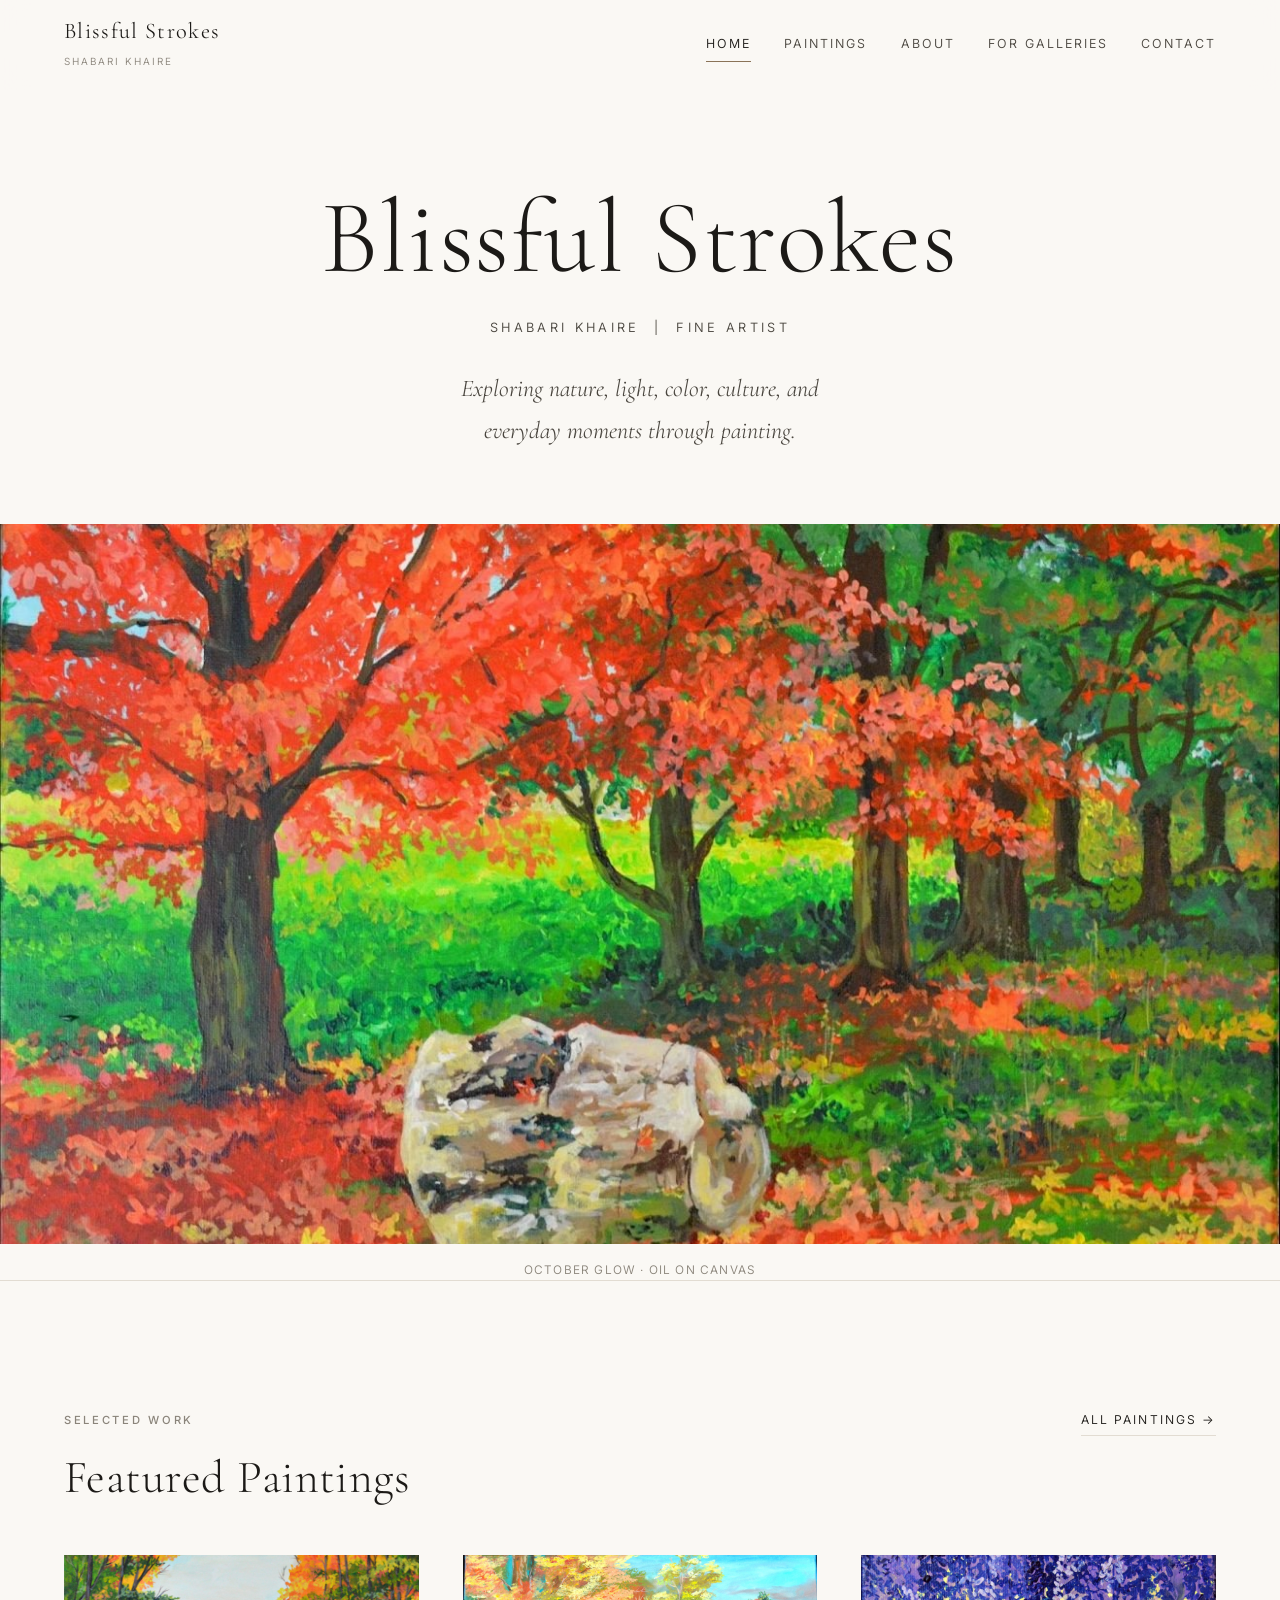
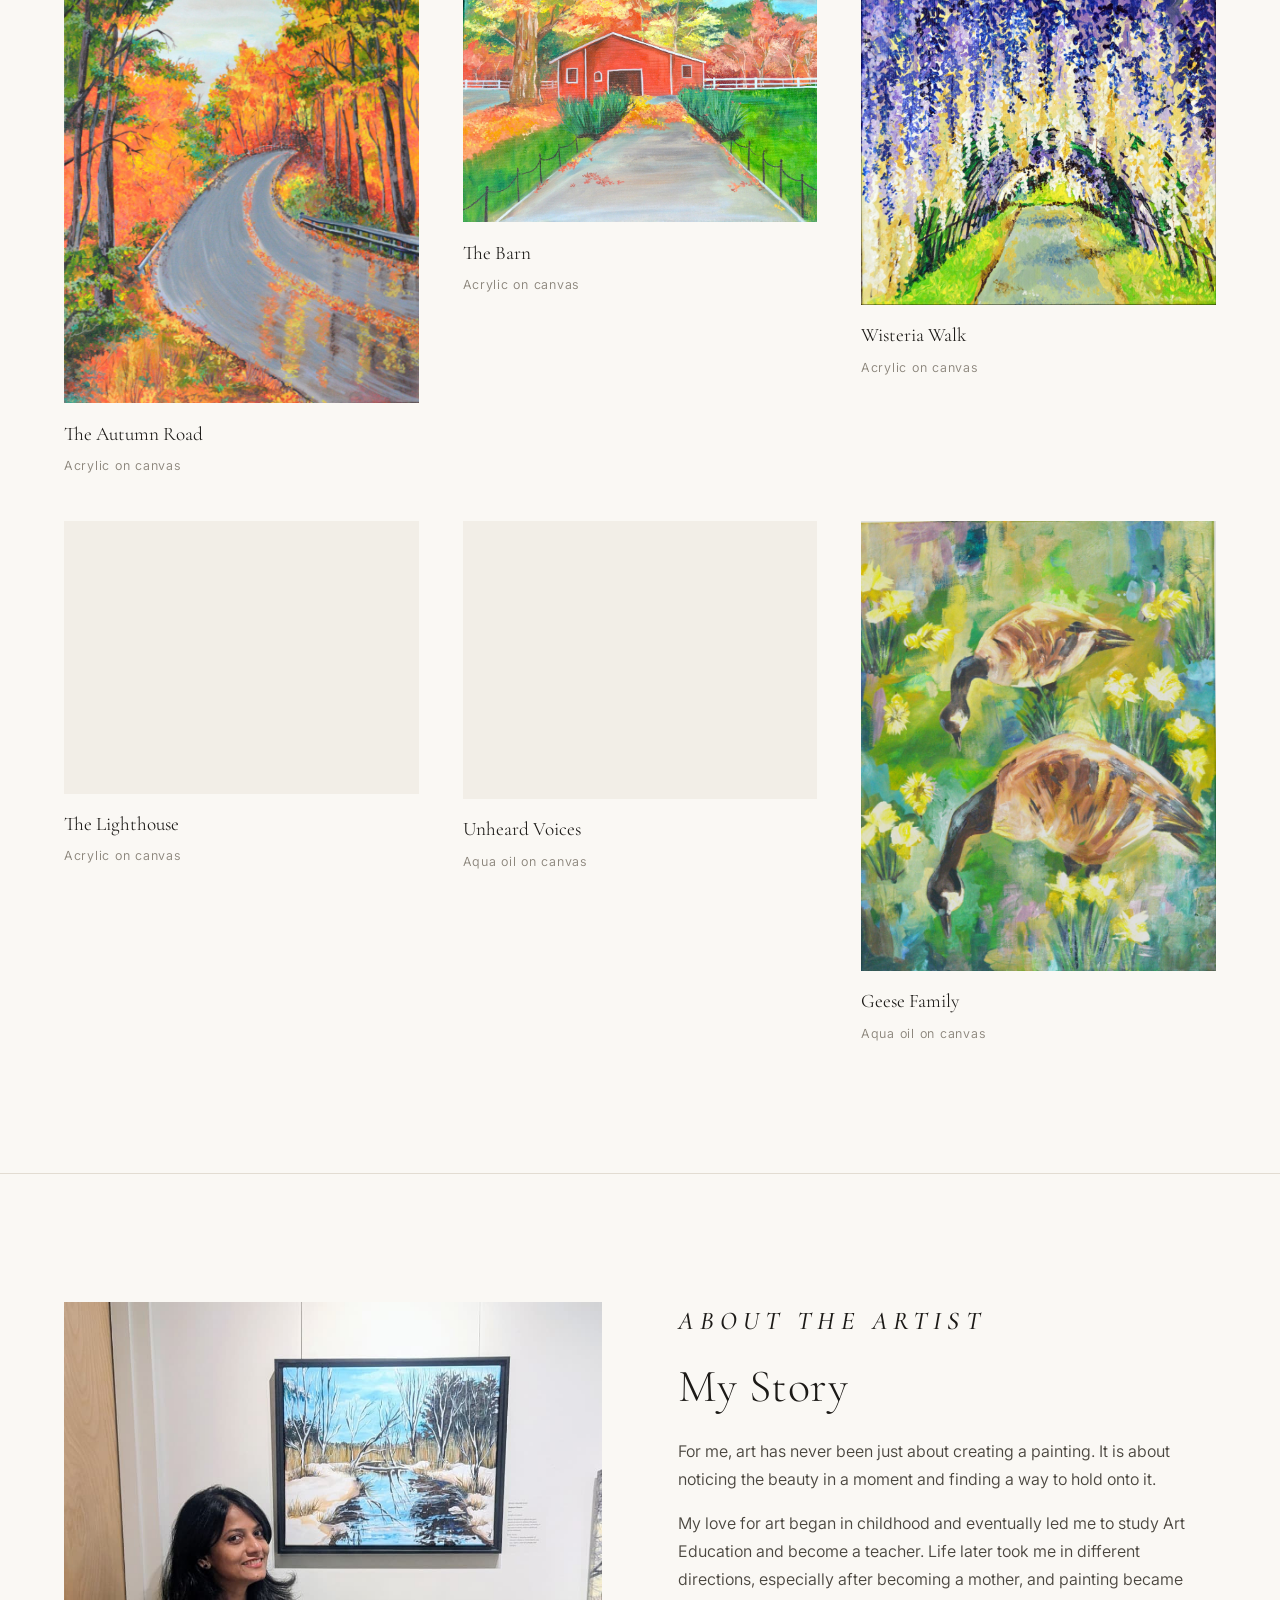
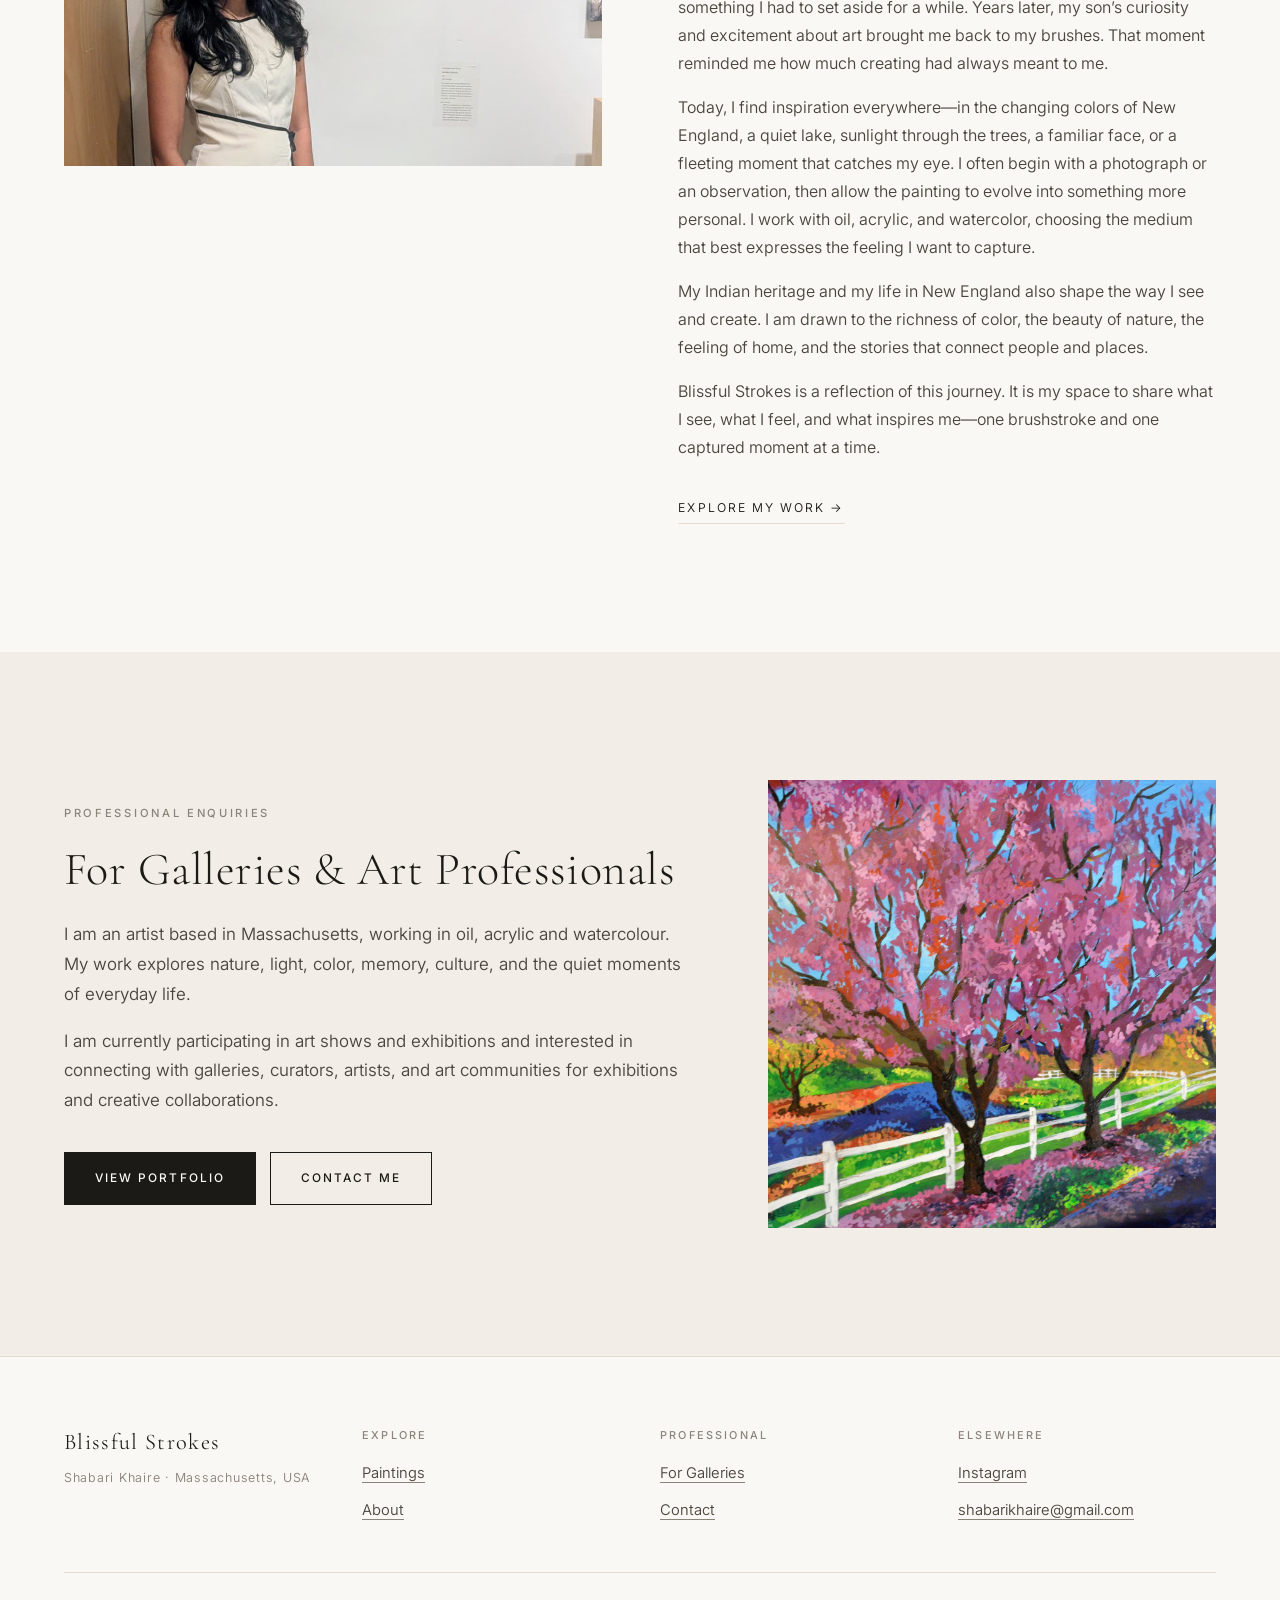
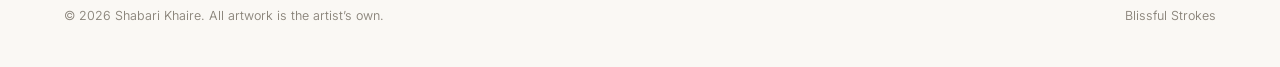
==== commit 6c2d7cbf: "feat: revise painting details, fix two crops and link Instagram Catalogue corrections from the artis" ====
--- a/index.html
+++ b/index.html
@@ -97,9 +97,9 @@
           </figcaption>
         </figure>
         <figure class="piece piece--landscape reveal">
-          <a class="piece__link" href="images/paintings/the-barn.jpg" data-lightbox="The Barn &mdash; Acrylic on canvas">
-            <img class="piece__img" src="images/paintings/the-barn.jpg" loading="lazy" decoding="async"
-                 width="2000" height="1529" alt="The Barn, acrylic on canvas, by Shabari Khaire">
+          <a class="piece__link" href="images/paintings/the-barn.jpg?v=2" data-lightbox="The Barn &mdash; Acrylic on canvas">
+            <img class="piece__img" src="images/paintings/the-barn.jpg?v=2" loading="lazy" decoding="async"
+                 width="2000" height="1506" alt="The Barn, acrylic on canvas, by Shabari Khaire">
           </a>
           <figcaption class="piece__meta">
             <span class="piece__title">The Barn</span>
@@ -127,23 +127,23 @@
           </figcaption>
         </figure>
         <figure class="piece piece--landscape reveal">
-          <a class="piece__link" href="images/paintings/unheard-voices.jpg" data-lightbox="Unheard Voices &mdash; Acrylic on canvas">
+          <a class="piece__link" href="images/paintings/unheard-voices.jpg" data-lightbox="Unheard Voices &mdash; Aqua oil on canvas">
             <img class="piece__img" src="images/paintings/unheard-voices.jpg" loading="lazy" decoding="async"
-                 width="2000" height="1569" alt="Unheard Voices, acrylic on canvas, by Shabari Khaire">
+                 width="2000" height="1569" alt="Unheard Voices, aqua oil on canvas, by Shabari Khaire">
           </a>
           <figcaption class="piece__meta">
             <span class="piece__title">Unheard Voices</span>
-            <p class="piece__detail">Acrylic on canvas</p>
+            <p class="piece__detail">Aqua oil on canvas</p>
           </figcaption>
         </figure>
         <figure class="piece reveal">
-          <a class="piece__link" href="images/paintings/geese-family.jpg" data-lightbox="Geese Family &mdash; Watercolour on paper">
+          <a class="piece__link" href="images/paintings/geese-family.jpg" data-lightbox="Geese Family &mdash; Aqua oil on canvas">
             <img class="piece__img" src="images/paintings/geese-family.jpg" loading="lazy" decoding="async"
-                 width="1576" height="2000" alt="Geese Family, watercolour on paper, by Shabari Khaire">
+                 width="1576" height="2000" alt="Geese Family, aqua oil on canvas, by Shabari Khaire">
           </a>
           <figcaption class="piece__meta">
             <span class="piece__title">Geese Family</span>
-            <p class="piece__detail">Watercolour on paper</p>
+            <p class="piece__detail">Aqua oil on canvas</p>
           </figcaption>
         </figure>
       </div>
@@ -193,12 +193,11 @@
           <p class="lede">I am currently participating in art shows and exhibitions and interested in connecting with galleries, curators, artists, and art communities for exhibitions and creative collaborations.</p>
           <div class="btn-row">
             <a class="btn btn--solid" href="paintings.html">View Portfolio</a>
-            <a class="btn" href="files/shabari-khaire-artist-cv.pdf" download>Download Artist CV</a>
             <a class="btn" href="contact.html">Contact Me</a>
           </div>
         </div>
         <div class="reveal">
-          <img class="panel__media" src="images/paintings/blossom-lane.jpg" loading="lazy"
+          <img class="panel__media" src="images/paintings/cherry-blossom-path.jpg" loading="lazy"
                alt="Detail of a painting by Shabari Khaire">
         </div>
       </div>
@@ -225,14 +224,13 @@
         <h3>Professional</h3>
         <ul>
           <li><a href="galleries.html">For Galleries</a></li>
-          <li><a href="files/shabari-khaire-artist-cv.pdf" download>Artist CV</a></li>
           <li><a href="contact.html">Contact</a></li>
         </ul>
       </div>
       <div>
         <h3>Elsewhere</h3>
         <ul>
-          <li><a href="https://www.instagram.com/" rel="me noopener" target="_blank">Instagram</a></li>
+          <li><a href="https://www.instagram.com/shabarikhaire" rel="me noopener" target="_blank">Instagram</a></li>
           <li><a href="mailto:shabarikhaire@gmail.com">shabarikhaire@gmail.com</a></li>
         </ul>
       </div>
--- a/assets/css/style.css
+++ b/assets/css/style.css
@@ -450,8 +450,17 @@
   margin-bottom: 1rem;
 }
 .site-footer ul { list-style: none; margin: 0; padding: 0; display: grid; gap: 0.55rem; }
-.site-footer a { text-decoration: none; font-size: 0.92rem; color: var(--ink-soft); transition: color 0.2s ease; }
-.site-footer a:hover { color: var(--ink); }
+/* Footer links carry a quiet underline so they read as links, not as labels. */
+.site-footer a {
+  font-size: 0.92rem;
+  color: var(--ink-soft);
+  text-decoration: underline;
+  text-decoration-thickness: 1px;
+  text-underline-offset: 0.25em;
+  text-decoration-color: var(--ink-faint);
+  transition: color 0.2s ease, text-decoration-color 0.2s ease;
+}
+.site-footer a:hover { color: var(--ink); text-decoration-color: currentColor; }
 .site-footer__bottom {
   display: flex;
   flex-wrap: wrap;
